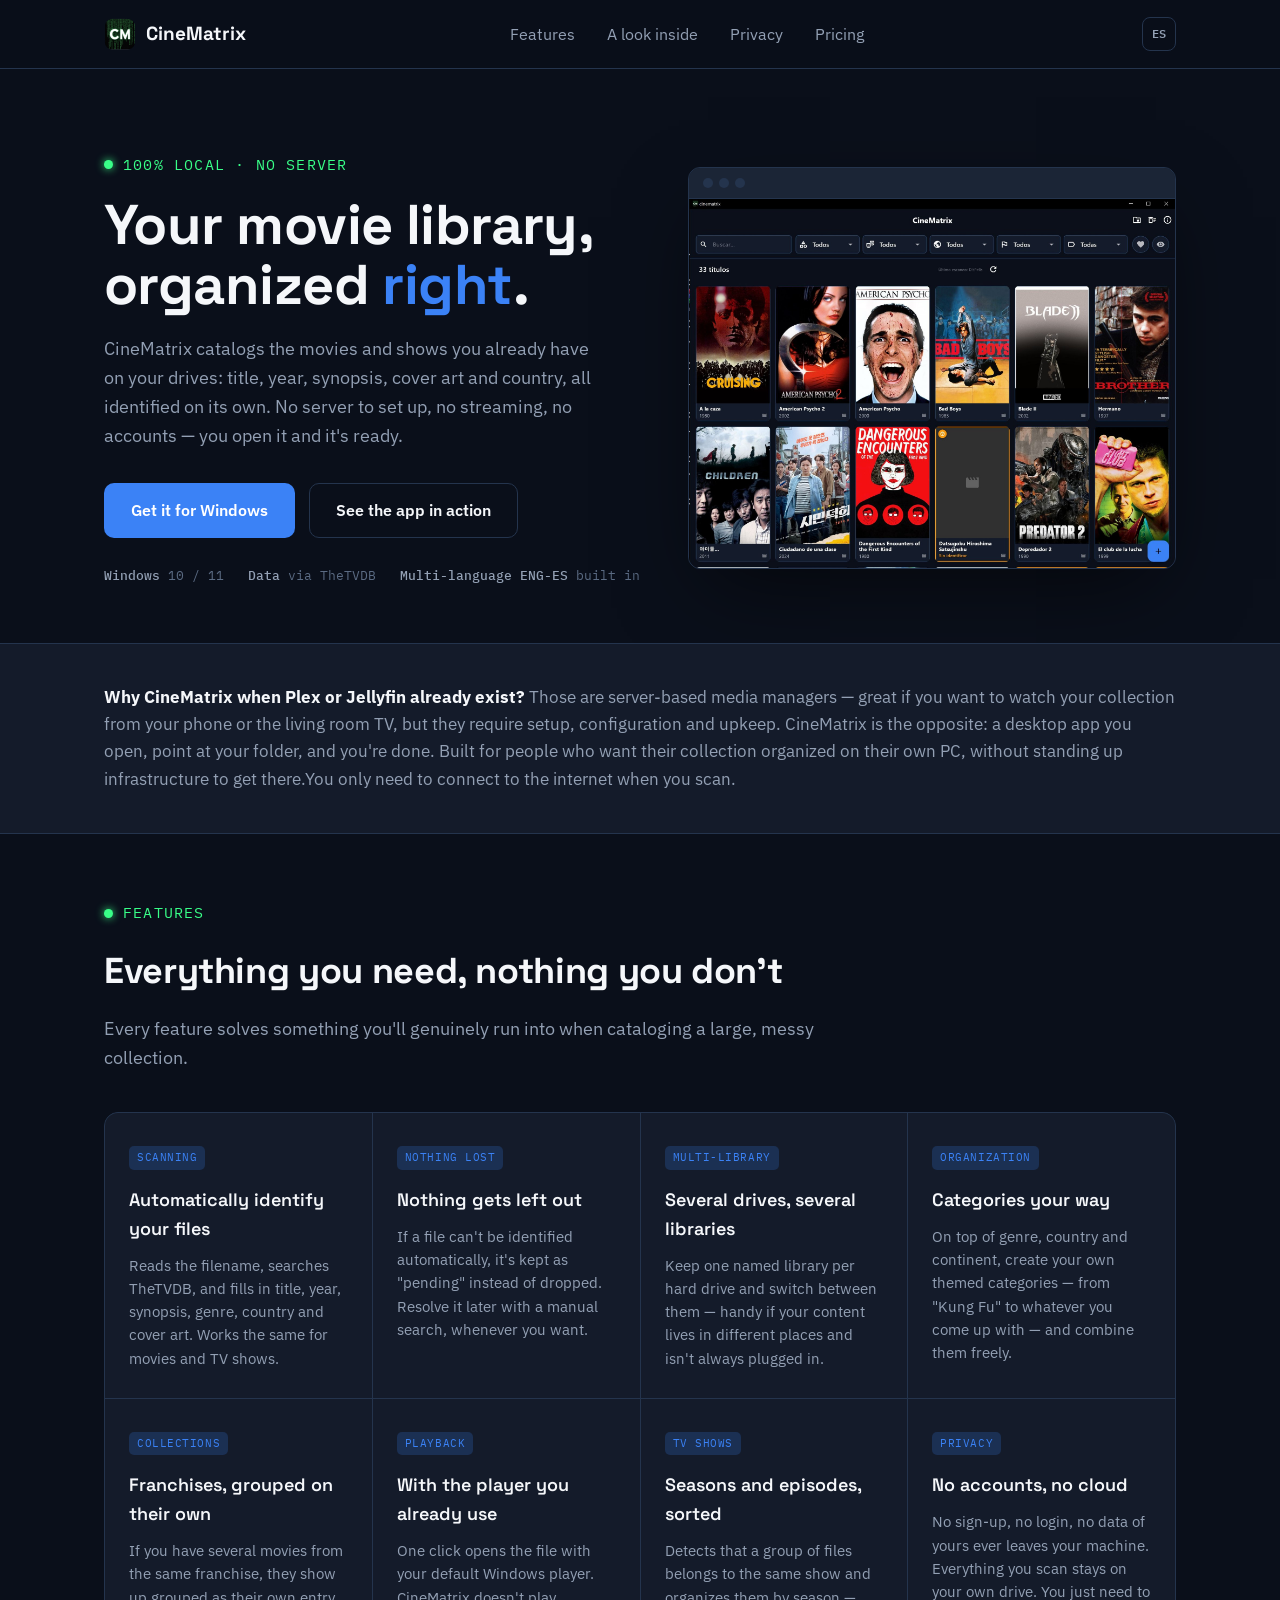
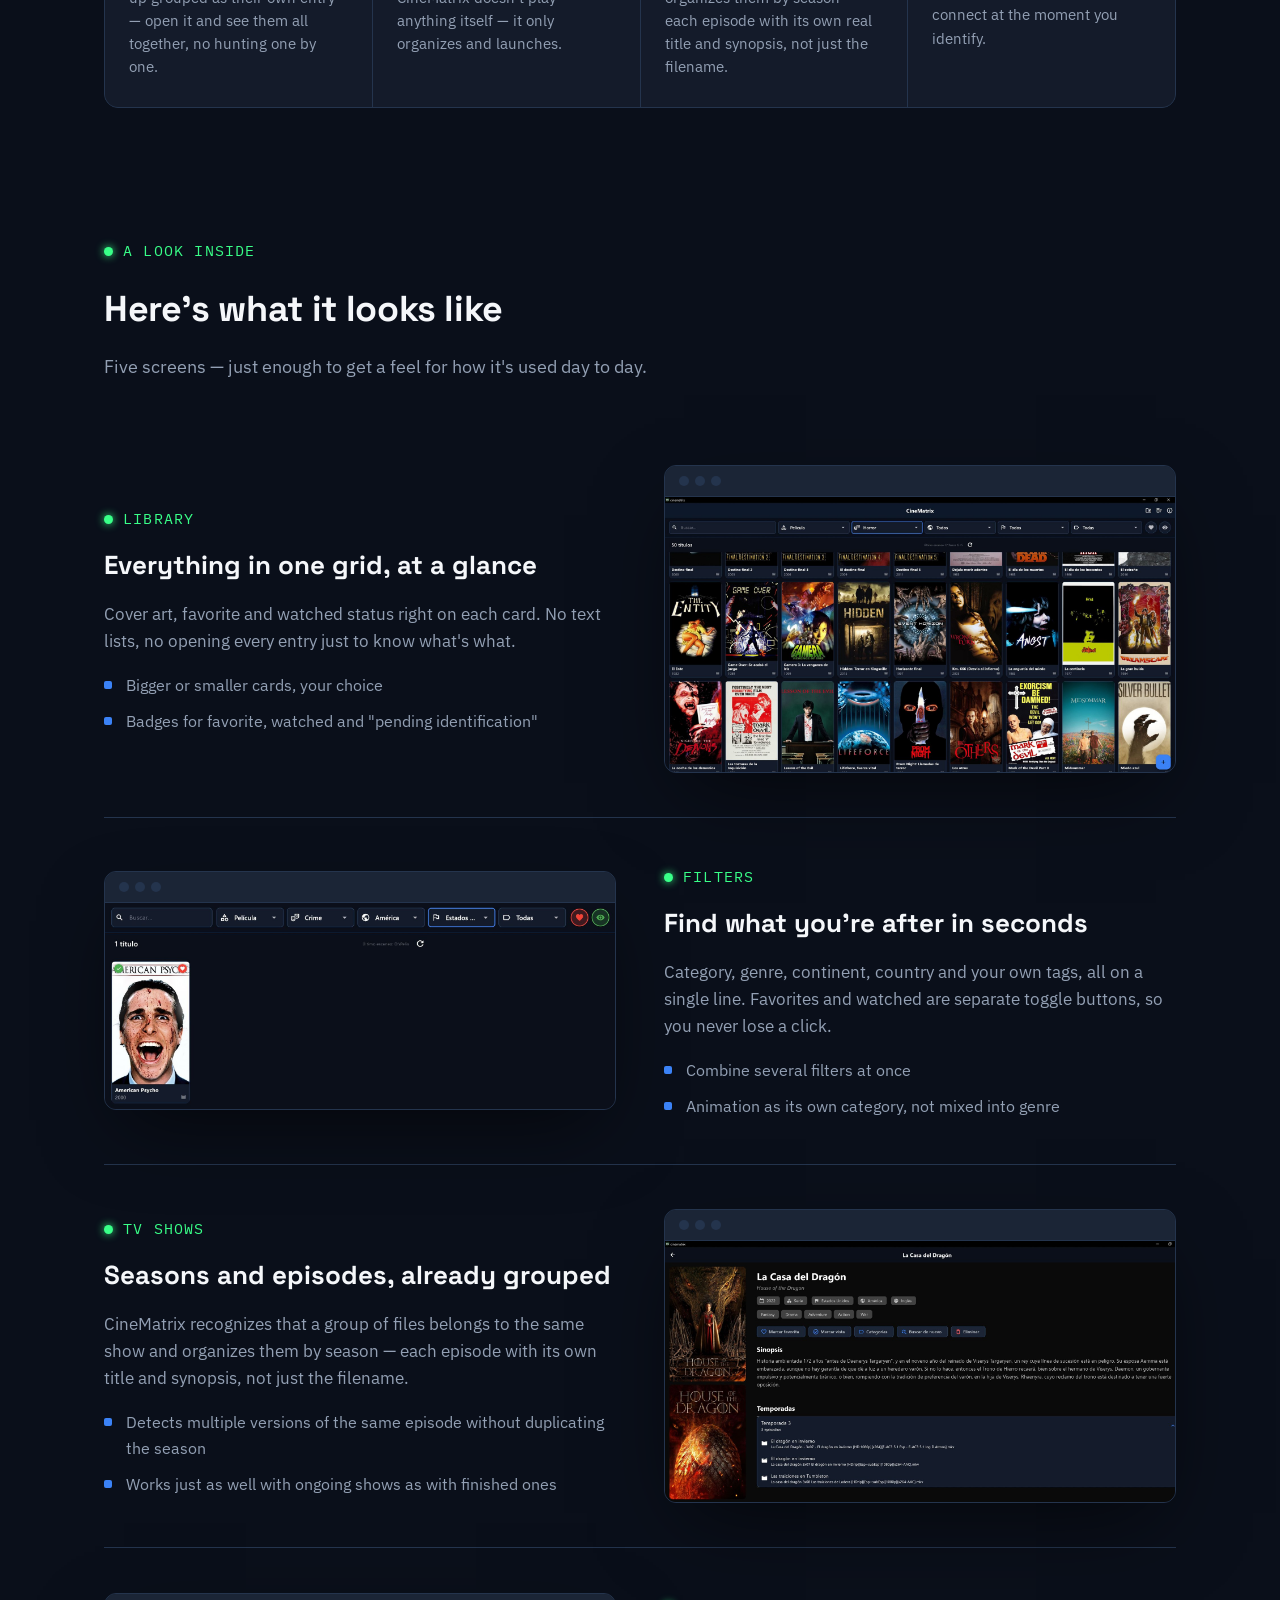
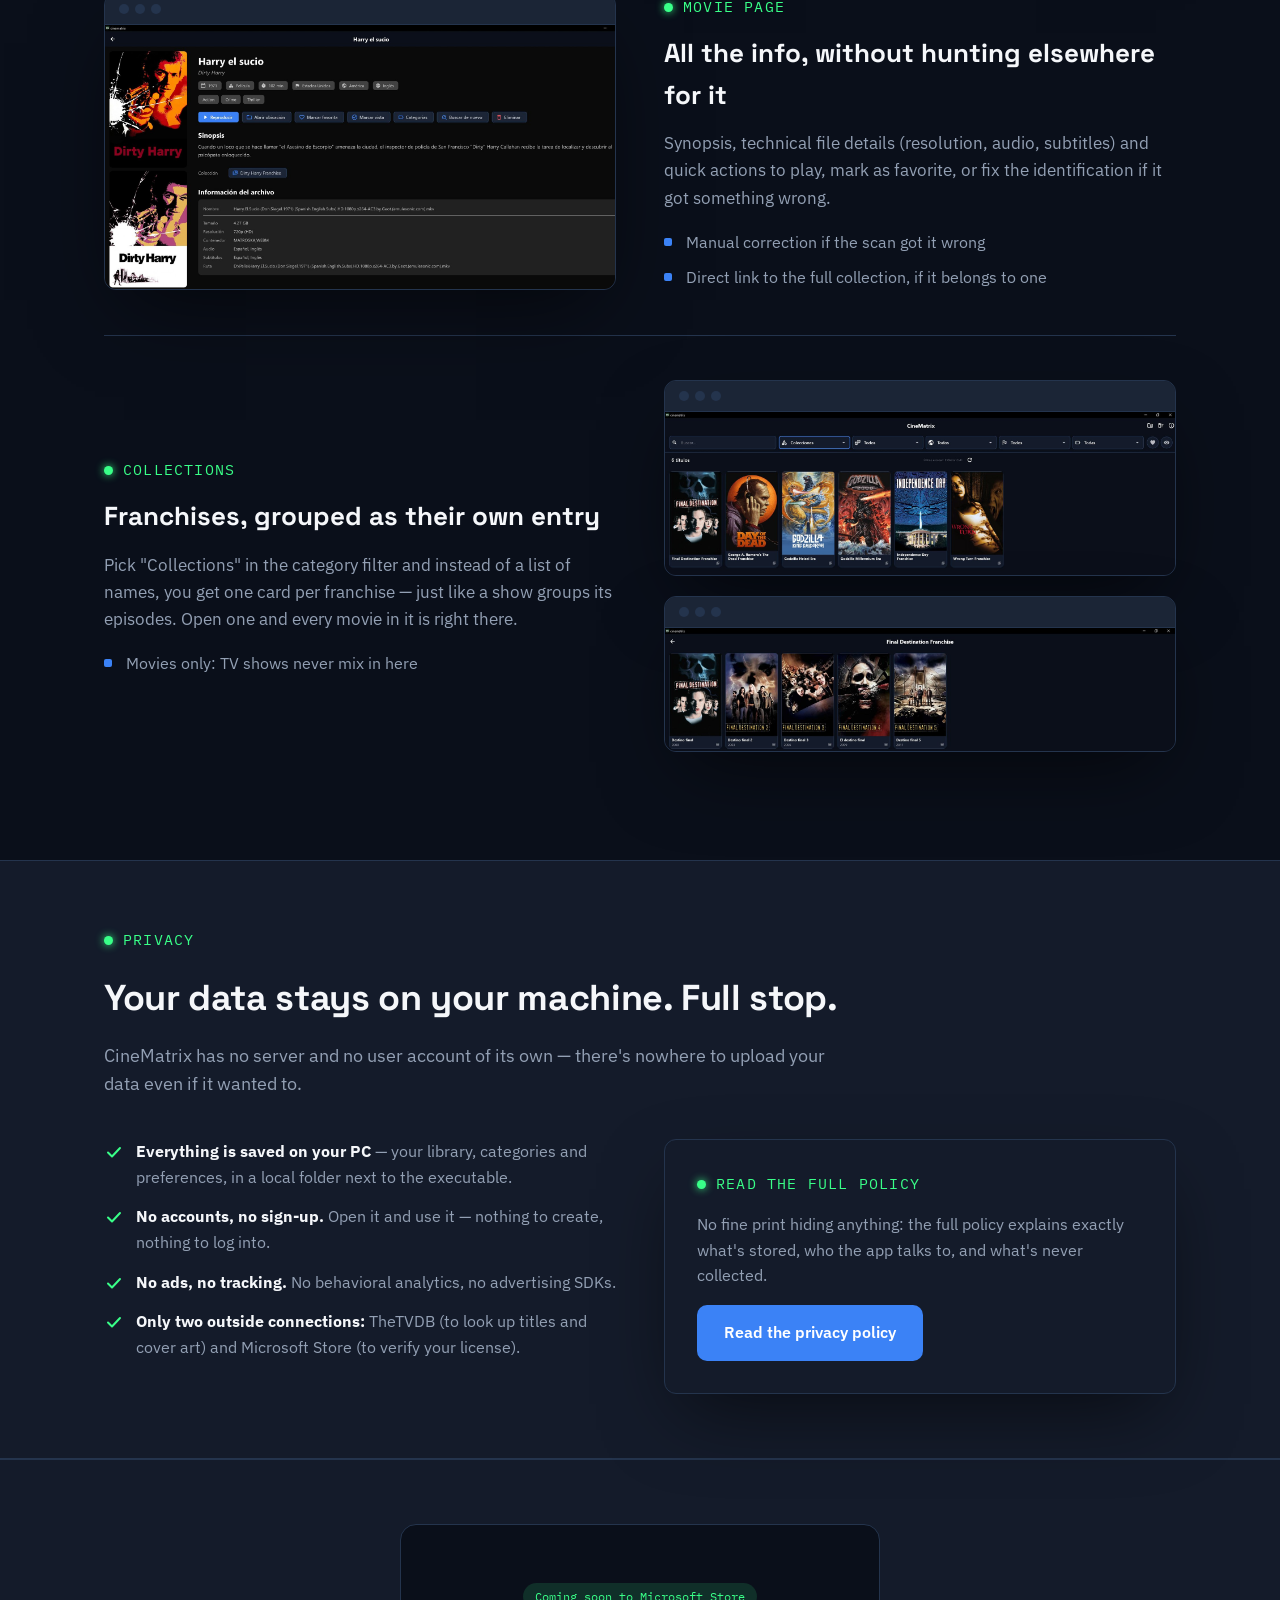
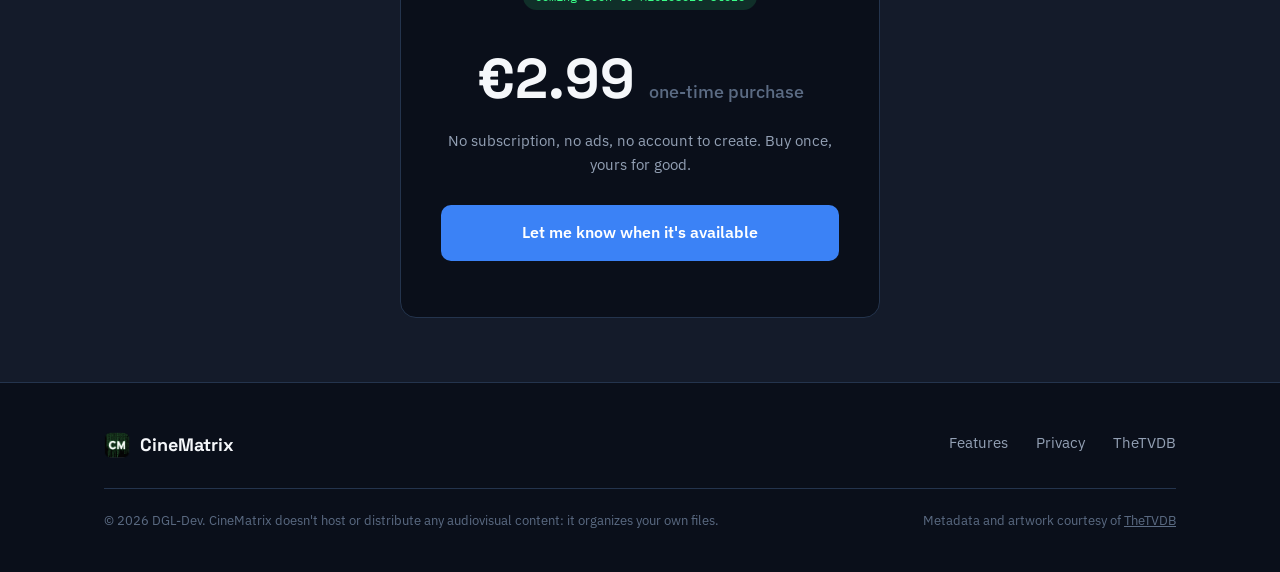
==== en/index.html @ fac20bbb "Add files via upload" ====
<!DOCTYPE html>
<html lang="en">
<head>
<meta charset="UTF-8">
<meta name="viewport" content="width=device-width, initial-scale=1.0">
<title>CineMatrix — Your movie library, organized right</title>
<meta name="description" content="CineMatrix catalogs and plays your local movie and TV collection on Windows — no server, no streaming. Scan your folders, let it identify every title automatically, and play it with your default player.">
<link rel="icon" href="../logo.png">
<link rel="alternate" hreflang="es" href="../">
<link rel="alternate" hreflang="en" href="./">
<link rel="preconnect" href="https://fonts.googleapis.com">
<link rel="preconnect" href="https://fonts.gstatic.com" crossorigin>
<link href="https://fonts.googleapis.com/css2?family=Space+Grotesk:wght@500;700&family=IBM+Plex+Sans:wght@400;500;600&family=IBM+Plex+Mono:wght@400;500;600&display=swap" rel="stylesheet">
<link rel="stylesheet" href="../styles.css">
</head>
<body>

<nav class="nav">
  <div class="wrap">
    <a href="#top" class="nav-brand">
      <img src="../logo.png" alt="">
      CineMatrix
    </a>
    <ul class="nav-links">
      <li><a href="#features">Features</a></li>
      <li><a href="#preview">A look inside</a></li>
      <li><a href="#privacy">Privacy</a></li>
      <li><a href="#pricing">Pricing</a></li>
    </ul>
    <a class="lang-switch" href="../" aria-label="Cambiar a español">ES</a>
  </div>
</nav>

<header class="hero" id="top">
  <canvas id="rain-canvas" aria-hidden="true"></canvas>
  <div class="wrap">
    <div class="hero-grid">
      <div>
        <span class="eyebrow">100% local · no server</span>
        <h1>Your movie library,<br>organized <em>right</em>.</h1>
        <p class="lead">
          CineMatrix catalogs the movies and shows you already have on your drives:
          title, year, synopsis, cover art and country, all identified on its own.
          No server to set up, no streaming, no accounts — you open it and it's ready.
        </p>
        <div class="hero-actions">
          <a class="btn btn-primary" href="#pricing">
            Get it for Windows
          </a>
          <a class="btn btn-ghost" href="#preview">See the app in action</a>
        </div>
        <div class="hero-meta">
          <span><strong>Windows</strong> 10 / 11</span>
          <span><strong>Data</strong> via TheTVDB</span>
          <span><strong>Multi-language ENG-ES</strong> built in</span>
        </div>
      </div>

      <div class="window-frame">
        <div class="bar">
          <span class="dot"></span><span class="dot"></span><span class="dot"></span>
        </div>
        <img src="../capturas/biblioteca1.jpg" alt="CineMatrix main grid showing a library with 33 movie and TV titles">
      </div>
    </div>
  </div>
</header>

<div class="positioning">
  <div class="wrap">
    <p>
      <strong>Why CineMatrix when Plex or Jellyfin already exist?</strong>
      Those are server-based media managers — great if you want to watch your
      collection from your phone or the living room TV, but they require setup,
      configuration and upkeep. CineMatrix is the opposite: a desktop app you open,
      point at your folder, and you're done. Built for people who want their
      collection organized on their own PC, without standing up infrastructure to get there.You only need to connect to the internet when you scan.
    </p>
  </div>
</div>

<section id="features">
  <div class="wrap">
    <div class="section-head">
      <span class="eyebrow">Features</span>
      <h2>Everything you need, nothing you don't</h2>
      <p>Every feature solves something you'll genuinely run into when cataloging a large, messy collection.</p>
    </div>

    <div class="features-grid">
      <div class="feature">
        <span class="tag">SCANNING</span>
        <h3>Automatically identify your files</h3>
        <p>Reads the filename, searches TheTVDB, and fills in title, year, synopsis, genre, country and cover art. Works the same for movies and TV shows.</p>
      </div>
      <div class="feature">
        <span class="tag">NOTHING LOST</span>
        <h3>Nothing gets left out</h3>
        <p>If a file can't be identified automatically, it's kept as "pending" instead of dropped. Resolve it later with a manual search, whenever you want.</p>
      </div>
      <div class="feature">
        <span class="tag">MULTI-LIBRARY</span>
        <h3>Several drives, several libraries</h3>
        <p>Keep one named library per hard drive and switch between them — handy if your content lives in different places and isn't always plugged in.</p>
      </div>
      <div class="feature">
        <span class="tag">ORGANIZATION</span>
        <h3>Categories your way</h3>
        <p>On top of genre, country and continent, create your own themed categories — from "Kung Fu" to whatever you come up with — and combine them freely.</p>
      </div>
      <div class="feature">
        <span class="tag">COLLECTIONS</span>
        <h3>Franchises, grouped on their own</h3>
        <p>If you have several movies from the same franchise, they show up grouped as their own entry — open it and see them all together, no hunting one by one.</p>
      </div>
      <div class="feature">
        <span class="tag">PLAYBACK</span>
        <h3>With the player you already use</h3>
        <p>One click opens the file with your default Windows player. CineMatrix doesn't play anything itself — it only organizes and launches.</p>
      </div>
      <div class="feature">
        <span class="tag">TV SHOWS</span>
        <h3>Seasons and episodes, sorted</h3>
        <p>Detects that a group of files belongs to the same show and organizes them by season — each episode with its own real title and synopsis, not just the filename.</p>
      </div>
      <div class="feature">
        <span class="tag">PRIVACY</span>
        <h3>No accounts, no cloud</h3>
        <p>No sign-up, no login, no data of yours ever leaves your machine. Everything you scan stays on your own drive. You just need to connect at the moment you identify.</p>
      </div>
    </div>
  </div>
</section>

<section id="preview">
  <div class="wrap">
    <div class="section-head">
      <span class="eyebrow">A look inside</span>
      <h2>Here's what it looks like</h2>
      <p>Five screens — just enough to get a feel for how it's used day to day.</p>
    </div>

    <div class="showcase-row">
      <div class="showcase-text">
        <span class="eyebrow">Library</span>
        <h3>Everything in one grid, at a glance</h3>
        <p>Cover art, favorite and watched status right on each card. No text lists, no opening every entry just to know what's what.</p>
        <ul>
          <li>Bigger or smaller cards, your choice</li>
          <li>Badges for favorite, watched and "pending identification"</li>
        </ul>
      </div>
      <div class="showcase-shot window-frame">
        <div class="bar"><span class="dot"></span><span class="dot"></span><span class="dot"></span></div>
        <img src="../capturas/biblioteca2.jpg" alt="CineMatrix library filtered by Horror genre, showing 50 titles across several rows of cards">
      </div>
    </div>

    <div class="showcase-row reverse">
      <div class="showcase-text">
        <span class="eyebrow">Filters</span>
        <h3>Find what you're after in seconds</h3>
        <p>Category, genre, continent, country and your own tags, all on a single line. Favorites and watched are separate toggle buttons, so you never lose a click.</p>
        <ul>
          <li>Combine several filters at once</li>
          <li>Animation as its own category, not mixed into genre</li>
        </ul>
      </div>
      <div class="showcase-shot window-frame">
        <div class="bar"><span class="dot"></span><span class="dot"></span><span class="dot"></span></div>
        <img src="../capturas/filtros.jpg" alt="CineMatrix filter bar with Movie, Crime, America and United States active">
      </div>
    </div>

    <div class="showcase-row">
      <div class="showcase-text">
        <span class="eyebrow">TV Shows</span>
        <h3>Seasons and episodes, already grouped</h3>
        <p>CineMatrix recognizes that a group of files belongs to the same show and organizes them by season — each episode with its own title and synopsis, not just the filename.</p>
        <ul>
          <li>Detects multiple versions of the same episode without duplicating the season</li>
          <li>Works just as well with ongoing shows as with finished ones</li>
        </ul>
      </div>
      <div class="showcase-shot window-frame">
        <div class="bar"><span class="dot"></span><span class="dot"></span><span class="dot"></span></div>
        <img src="../capturas/detalle-serie.jpg" alt="House of the Dragon show page with Season 3 expanded and its episodes listed">
      </div>
    </div>

    <div class="showcase-row reverse">
      <div class="showcase-text">
        <span class="eyebrow">Movie page</span>
        <h3>All the info, without hunting elsewhere for it</h3>
        <p>Synopsis, technical file details (resolution, audio, subtitles) and quick actions to play, mark as favorite, or fix the identification if it got something wrong.</p>
        <ul>
          <li>Manual correction if the scan got it wrong</li>
          <li>Direct link to the full collection, if it belongs to one</li>
        </ul>
      </div>
      <div class="showcase-shot window-frame">
        <div class="bar"><span class="dot"></span><span class="dot"></span><span class="dot"></span></div>
        <img src="../capturas/ficha.jpg" alt="Dirty Harry movie page with synopsis, collection link and file information">
      </div>
    </div>

    <div class="showcase-row">
      <div class="showcase-text">
        <span class="eyebrow">Collections</span>
        <h3>Franchises, grouped as their own entry</h3>
        <p>Pick "Collections" in the category filter and instead of a list of names, you get one card per franchise — just like a show groups its episodes. Open one and every movie in it is right there.</p>
        <ul>
          <li>Movies only: TV shows never mix in here</li>
        </ul>
      </div>
      <div class="showcase-shot shot-stack">
        <div class="window-frame">
          <div class="bar"><span class="dot"></span><span class="dot"></span><span class="dot"></span></div>
          <img src="../capturas/coleccion1.jpg" alt="CineMatrix collections view with six franchises as cards: Final Destination, Godzilla, Independence Day...">
        </div>
        <div class="window-frame">
          <div class="bar"><span class="dot"></span><span class="dot"></span><span class="dot"></span></div>
          <img src="../capturas/coleccion2.jpg" alt="Inside the Final Destination Franchise collection, with its five movies">
        </div>
      </div>
    </div>
  </div>
</section>

<section class="privacy" id="privacy">
  <div class="wrap">
    <div class="section-head">
      <span class="eyebrow">Privacy</span>
      <h2>Your data stays on your machine. Full stop.</h2>
      <p>CineMatrix has no server and no user account of its own — there's nowhere to upload your data even if it wanted to.</p>
    </div>

    <div class="privacy-grid">
      <ul class="privacy-list">
        <li>
          <svg width="20" height="20" viewBox="0 0 20 20" fill="none"><path d="M4 10.5L8 14.5L16 6" stroke="currentColor" stroke-width="2" stroke-linecap="round" stroke-linejoin="round"/></svg>
          <span><strong>Everything is saved on your PC</strong> — your library, categories and preferences, in a local folder next to the executable.</span>
        </li>
        <li>
          <svg width="20" height="20" viewBox="0 0 20 20" fill="none"><path d="M4 10.5L8 14.5L16 6" stroke="currentColor" stroke-width="2" stroke-linecap="round" stroke-linejoin="round"/></svg>
          <span><strong>No accounts, no sign-up.</strong> Open it and use it — nothing to create, nothing to log into.</span>
        </li>
        <li>
          <svg width="20" height="20" viewBox="0 0 20 20" fill="none"><path d="M4 10.5L8 14.5L16 6" stroke="currentColor" stroke-width="2" stroke-linecap="round" stroke-linejoin="round"/></svg>
          <span><strong>No ads, no tracking.</strong> No behavioral analytics, no advertising SDKs.</span>
        </li>
        <li>
          <svg width="20" height="20" viewBox="0 0 20 20" fill="none"><path d="M4 10.5L8 14.5L16 6" stroke="currentColor" stroke-width="2" stroke-linecap="round" stroke-linejoin="round"/></svg>
          <span><strong>Only two outside connections:</strong> TheTVDB (to look up titles and cover art) and Microsoft Store (to verify your license).</span>
        </li>
      </ul>

      <div class="window-frame" style="padding: 32px; display:flex; flex-direction:column; gap:16px; align-items:flex-start;">
        <span class="eyebrow" style="margin-bottom:0;">Read the full policy</span>
        <p style="margin:0; color:var(--text-muted); font-size:16px;">
          No fine print hiding anything: the full policy explains exactly what's
          stored, who the app talks to, and what's never collected.
        </p>
        <a class="btn btn-primary" href="privacy.html">Read the privacy policy</a>
      </div>
    </div>
  </div>
</section>

<section class="pricing" id="pricing">
  <div class="wrap">
    <div class="pricing-card">
      <span class="pricing-badge">Coming soon to Microsoft Store</span>
      <div class="price">€2.99 <span>one-time purchase</span></div>
      <p class="note">No subscription, no ads, no account to create. Buy once, yours for good.</p>
      <a class="btn btn-primary" href="#pricing">
        Let me know when it's available
      </a>
    </div>
  </div>
</section>

<footer>
  <div class="wrap">
    <div class="footer-grid">
      <div class="footer-brand">
        <img src="../logo.png" alt="">
        CineMatrix
      </div>
      <ul class="footer-links">
        <li><a href="#features">Features</a></li>
        <li><a href="privacy.html">Privacy</a></li>
        <li><a href="https://thetvdb.com" target="_blank" rel="noopener">TheTVDB</a></li>
      </ul>
    </div>
    <div class="footer-fine">
      <span>© 2026 DGL-Dev. CineMatrix doesn't host or distribute any audiovisual content: it organizes your own files.</span>
      <span>Metadata and artwork courtesy of <a href="https://thetvdb.com" target="_blank" rel="noopener">TheTVDB</a></span>
    </div>
  </div>
</footer>

<script src="../rain.js"></script>
</body>
</html>
---- styles.css ----
/* ============================================================
   CineMatrix — estilos compartidos
   Paleta calcada de la propia app (lib/theme/app_colors.dart):
   fondo casi negro azulado, superficies ligeramente más claras,
   acento azul. El verde es SOLO de marca (el logo "Matrix"),
   se usa con cuentagotas, nunca como color de interfaz.
   ============================================================ */

:root {
  --bg: #0a0f1a;
  --surface: #141b2a;
  --surface-2: #1b2536;
  --border: #24344d;
  --accent: #3b82f6;
  --accent-dim: #3b82f633;
  --matrix: #39ff88;
  --matrix-dim: #39ff8822;
  --text: #f5f7fa;
  --text-muted: #93a0b4;
  --text-faint: #5b6b83;

  --font-display: "Space Grotesk", sans-serif;
  --font-body: "IBM Plex Sans", sans-serif;
  --font-mono: "IBM Plex Mono", monospace;
}

* { box-sizing: border-box; }

html {
  scroll-behavior: smooth;
}

@media (prefers-reduced-motion: reduce) {
  html { scroll-behavior: auto; }
  * { animation-duration: 0.001ms !important; animation-iteration-count: 1 !important; transition-duration: 0.001ms !important; }
}

body {
  margin: 0;
  background: var(--bg);
  color: var(--text);
  font-family: var(--font-body);
  font-size: 18px;
  line-height: 1.6;
  -webkit-font-smoothing: antialiased;
}

a { color: inherit; }

img { max-width: 100%; display: block; }

.wrap {
  max-width: 1120px;
  margin: 0 auto;
  padding: 0 24px;
}

/* ---------- Foco visible para teclado ---------- */
a:focus-visible,
button:focus-visible {
  outline: 2px solid var(--accent);
  outline-offset: 3px;
  border-radius: 4px;
}

/* ---------- Navegación ---------- */
.nav {
  position: sticky;
  top: 0;
  z-index: 50;
  background: rgba(10, 15, 26, 0.85);
  backdrop-filter: blur(10px);
  border-bottom: 1px solid var(--border);
}

.nav .wrap {
  display: flex;
  align-items: center;
  justify-content: space-between;
  height: 68px;
}

.nav-brand {
  display: flex;
  align-items: center;
  gap: 10px;
  font-family: var(--font-display);
  font-weight: 700;
  font-size: 19px;
  text-decoration: none;
  color: var(--text);
}

.nav-brand img { width: 32px; height: 32px; }

.nav-links {
  display: flex;
  align-items: center;
  gap: 32px;
  list-style: none;
  margin: 0;
  padding: 0;
}

.nav-links a {
  text-decoration: none;
  color: var(--text-muted);
  font-size: 16px;
  transition: color 0.15s ease;
}

.nav-links a:hover { color: var(--text); }

.nav-cta {
  display: inline-flex;
  align-items: center;
  gap: 8px;
  background: var(--accent);
  color: #fff;
  padding: 9px 18px;
  border-radius: 8px;
  font-size: 14px;
  font-weight: 600;
  text-decoration: none;
  transition: background 0.15s ease;
}

.nav-cta:hover { background: #2f6fe0; }

@media (max-width: 760px) {
  .nav-links { display: none; }
}

.lang-switch {
  display: inline-flex;
  align-items: center;
  justify-content: center;
  width: 34px;
  height: 34px;
  margin-left: 14px;
  border: 1px solid var(--border);
  border-radius: 8px;
  font-family: var(--font-mono);
  font-size: 12px;
  font-weight: 600;
  color: var(--text-muted);
  text-decoration: none;
  transition: border-color 0.15s ease, color 0.15s ease;
}

.lang-switch:hover {
  border-color: var(--accent);
  color: var(--text);
}

/* ---------- Botones ---------- */
.btn {
  display: inline-flex;
  align-items: center;
  gap: 10px;
  padding: 14px 26px;
  border-radius: 10px;
  font-size: 16px;
  font-weight: 600;
  text-decoration: none;
  border: 1px solid transparent;
  cursor: pointer;
  transition: transform 0.15s ease, background 0.15s ease, border-color 0.15s ease;
}

.btn:hover { transform: translateY(-1px); }

.btn-primary {
  background: var(--accent);
  color: #fff;
}
.btn-primary:hover { background: #2f6fe0; }

.btn-ghost {
  background: transparent;
  border-color: var(--border);
  color: var(--text);
}
.btn-ghost:hover { border-color: var(--accent); }

.btn-tag {
  font-family: var(--font-mono);
  font-size: 11px;
  font-weight: 600;
  letter-spacing: 0.04em;
  padding: 2px 8px;
  border-radius: 5px;
  background: var(--matrix-dim);
  color: var(--matrix);
  margin-left: 4px;
}

/* ---------- Eyebrow / etiquetas mono ---------- */
.eyebrow {
  display: inline-flex;
  align-items: center;
  gap: 10px;
  font-family: var(--font-mono);
  font-size: 15px;
  letter-spacing: 0.08em;
  color: var(--matrix);
  text-transform: uppercase;
  margin-bottom: 18px;
}

.eyebrow::before {
  content: "";
  width: 9px;
  height: 9px;
  border-radius: 50%;
  background: var(--matrix);
  box-shadow: 0 0 8px var(--matrix);
}

/* ---------- Hero ---------- */
.hero {
  position: relative;
  overflow: hidden;
  padding: 80px 0 56px;
  border-bottom: 1px solid var(--border);
}

#rain-canvas {
  position: absolute;
  inset: 0;
  width: 100%;
  height: 100%;
  opacity: 0.16;
  pointer-events: none;
  mask-image: linear-gradient(to bottom, black 0%, black 55%, transparent 100%);
  -webkit-mask-image: linear-gradient(to bottom, black 0%, black 55%, transparent 100%);
}

.hero .wrap { position: relative; z-index: 1; }

.hero-grid {
  display: grid;
  grid-template-columns: 1.1fr 1fr;
  gap: 48px;
  align-items: center;
}

@media (max-width: 900px) {
  .hero-grid { grid-template-columns: 1fr; }
}

.hero h1 {
  font-family: var(--font-display);
  font-size: clamp(38px, 5vw, 56px);
  line-height: 1.08;
  font-weight: 700;
  margin: 0 0 20px;
  letter-spacing: -0.01em;
}

.hero h1 em {
  font-style: normal;
  color: var(--accent);
}

.hero p.lead {
  font-size: 18px;
  color: var(--text-muted);
  max-width: 46ch;
  margin: 0 0 32px;
}

.hero-actions {
  display: flex;
  flex-wrap: wrap;
  gap: 14px;
  margin-bottom: 28px;
}

.hero-meta {
  display: flex;
  gap: 24px;
  flex-wrap: wrap;
  font-family: var(--font-mono);
  font-size: 13px;
  color: var(--text-faint);
}

.hero-meta strong { color: var(--text-muted); font-weight: 500; }

/* ---------- Marco de "ventana" para las capturas ---------- */
.window-frame {
  background: var(--surface);
  border: 1px solid var(--border);
  border-radius: 12px;
  overflow: hidden;
  box-shadow: 0 30px 80px -20px rgba(0, 0, 0, 0.6);
}

.window-frame .bar {
  display: flex;
  align-items: center;
  gap: 6px;
  padding: 10px 14px;
  background: var(--surface-2);
  border-bottom: 1px solid var(--border);
}

.window-frame .dot {
  width: 10px;
  height: 10px;
  border-radius: 50%;
  background: var(--border);
}

.window-frame img {
  display: block;
  width: 100%;
  height: auto;
}


.shot-placeholder {
  aspect-ratio: var(--ratio, 16 / 10);
  background:
    repeating-linear-gradient(135deg, var(--surface-2) 0px, var(--surface-2) 10px, var(--surface) 10px, var(--surface) 20px);
  border: 1px dashed var(--border);
  border-radius: 8px;
  display: flex;
  flex-direction: column;
  align-items: center;
  justify-content: center;
  gap: 8px;
  text-align: center;
  padding: 24px;
}

.shot-placeholder .tag {
  font-family: var(--font-mono);
  font-size: 12px;
  color: var(--matrix);
  letter-spacing: 0.04em;
}

.shot-placeholder .label {
  font-family: var(--font-mono);
  font-size: 13px;
  color: var(--text-muted);
}

.shot-placeholder .dims {
  font-family: var(--font-mono);
  font-size: 11px;
  color: var(--text-faint);
}

/* ---------- Secciones genéricas ---------- */
section { padding: 64px 0; }

.section-head {
  max-width: 760px;
  margin: 0 0 40px;
}

.section-head h2 {
  font-family: var(--font-display);
  font-size: clamp(28px, 3.2vw, 36px);
  font-weight: 700;
  margin: 0 0 14px;
  letter-spacing: -0.01em;
}

.section-head p {
  color: var(--text-muted);
  font-size: 18px;
  margin: 0;
}

/* ---------- Posicionamiento (franja corta) ---------- */
.positioning {
  border-bottom: 1px solid var(--border);
  background: var(--surface);
}

.positioning .wrap {
  padding: 40px 24px;
  display: flex;
  align-items: center;
  gap: 20px;
  flex-wrap: wrap;
}

.positioning p {
  margin: 0;
  color: var(--text-muted);
  font-size: 17px;
}

.positioning strong { color: var(--text); }

/* ---------- Grid de características ---------- */
.features-grid {
  display: grid;
  grid-template-columns: repeat(4, 1fr);
  gap: 1px;
  background: var(--border);
  border: 1px solid var(--border);
  border-radius: 14px;
  overflow: hidden;
}

@media (max-width: 980px) {
  .features-grid { grid-template-columns: repeat(2, 1fr); }
}
@media (max-width: 560px) {
  .features-grid { grid-template-columns: 1fr; }
}

.feature {
  background: var(--surface);
  padding: 28px 24px;
}

.feature .tag {
  display: inline-block;
  font-family: var(--font-mono);
  font-size: 11px;
  letter-spacing: 0.05em;
  color: var(--accent);
  background: var(--accent-dim);
  padding: 3px 8px;
  border-radius: 5px;
  margin-bottom: 16px;
}

.feature h3 {
  font-family: var(--font-display);
  font-size: 18px;
  font-weight: 600;
  margin: 0 0 10px;
}

.feature p {
  color: var(--text-muted);
  font-size: 15px;
  margin: 0;
  line-height: 1.55;
}

/* ---------- Filas de capturas alternadas ---------- */
.showcase-row {
  display: grid;
  grid-template-columns: 1fr 1fr;
  gap: 48px;
  align-items: center;
  padding: 44px 0;
  border-bottom: 1px solid var(--border);
}

.showcase-row:last-child { border-bottom: none; }

.showcase-row.reverse .showcase-text { order: 2; }
.showcase-row.reverse .showcase-shot { order: 1; }

@media (max-width: 860px) {
  .showcase-row,
  .showcase-row.reverse .showcase-text,
  .showcase-row.reverse .showcase-shot {
    order: initial;
    grid-template-columns: 1fr;
  }
  .showcase-row { grid-template-columns: 1fr; }
}

.showcase-text .eyebrow { margin-bottom: 14px; }

.showcase-text h3 {
  font-family: var(--font-display);
  font-size: 26px;
  font-weight: 700;
  margin: 0 0 14px;
}

.showcase-text p {
  color: var(--text-muted);
  font-size: 17px;
  margin: 0 0 18px;
}

.showcase-text ul {
  margin: 0;
  padding: 0;
  list-style: none;
  display: flex;
  flex-direction: column;
  gap: 10px;
}

.showcase-text li {
  font-size: 16px;
  color: var(--text-muted);
  padding-left: 22px;
  position: relative;
}

.showcase-text li::before {
  content: "";
  position: absolute;
  left: 0;
  top: 8px;
  width: 8px;
  height: 8px;
  border-radius: 2px;
  background: var(--accent);
}

/* ---------- Privacidad (resumen + enlace a la política completa) ---------- */
.privacy {
  background: var(--surface);
  border-top: 1px solid var(--border);
  border-bottom: 1px solid var(--border);
}

.privacy-grid {
  display: grid;
  grid-template-columns: 1fr 1fr;
  gap: 48px;
  align-items: start;
}

@media (max-width: 860px) {
  .privacy-grid { grid-template-columns: 1fr; }
}

.privacy-list {
  list-style: none;
  margin: 0;
  padding: 0;
  display: flex;
  flex-direction: column;
  gap: 14px;
}

.privacy-list li {
  display: flex;
  gap: 12px;
  align-items: flex-start;
  font-size: 16px;
  color: var(--text-muted);
}

.privacy-list li svg {
  flex-shrink: 0;
  margin-top: 3px;
  color: var(--matrix);
}

.privacy-list strong { color: var(--text); }

/* ---------- Capturas apiladas (p. ej. colección 1 + colección 2) ---------- */
.shot-stack {
  display: flex;
  flex-direction: column;
  gap: 20px;
}


.pricing {
  background: var(--surface);
  border-top: 1px solid var(--border);
  border-bottom: 1px solid var(--border);
}

.pricing-card {
  max-width: 480px;
  margin: 0 auto;
  text-align: center;
  padding: 56px 40px;
  background: var(--bg);
  border: 1px solid var(--border);
  border-radius: 16px;
}

.pricing-card .price {
  font-family: var(--font-display);
  font-size: 56px;
  font-weight: 700;
  margin: 18px 0 6px;
}

.pricing-card .price span {
  font-size: 18px;
  color: var(--text-faint);
  font-weight: 500;
  font-family: var(--font-body);
}

.pricing-card p.note {
  color: var(--text-muted);
  font-size: 15px;
  margin: 0 0 28px;
}

.pricing-card .btn { width: 100%; justify-content: center; }

.pricing-badge {
  display: inline-block;
  font-family: var(--font-mono);
  font-size: 12px;
  color: var(--matrix);
  background: var(--matrix-dim);
  padding: 4px 12px;
  border-radius: 999px;
  margin-bottom: 6px;
}

/* ---------- Footer ---------- */
footer {
  padding: 48px 0 40px;
}

.footer-grid {
  display: flex;
  justify-content: space-between;
  align-items: flex-start;
  flex-wrap: wrap;
  gap: 24px;
  padding-bottom: 28px;
  border-bottom: 1px solid var(--border);
  margin-bottom: 22px;
}

.footer-brand {
  display: flex;
  align-items: center;
  gap: 10px;
  font-family: var(--font-display);
  font-weight: 700;
}

.footer-brand img { width: 26px; height: 26px; }

.footer-links {
  display: flex;
  gap: 28px;
  flex-wrap: wrap;
  list-style: none;
  margin: 0;
  padding: 0;
  font-size: 15px;
}

.footer-links a {
  color: var(--text-muted);
  text-decoration: none;
}
.footer-links a:hover { color: var(--text); }

.footer-fine {
  display: flex;
  justify-content: space-between;
  flex-wrap: wrap;
  gap: 10px;
  font-size: 13px;
  color: var(--text-faint);
}

.footer-fine a { color: var(--text-faint); text-decoration: underline; }

/* ---------- Página de privacidad: prosa ---------- */
.legal {
  padding: 64px 0 100px;
  max-width: 760px;
  margin: 0 auto;
}

.legal h1 {
  font-family: var(--font-display);
  font-size: 36px;
  margin: 0 0 8px;
}

.legal .updated {
  font-family: var(--font-mono);
  font-size: 13px;
  color: var(--text-faint);
  margin-bottom: 48px;
}

.legal h2 {
  font-family: var(--font-display);
  font-size: 21px;
  margin: 44px 0 14px;
}

.legal p, .legal li {
  color: var(--text-muted);
  font-size: 16px;
  line-height: 1.7;
}

.legal ul { padding-left: 22px; }

.legal a { color: var(--accent); }

.legal code {
  font-family: var(--font-mono);
  background: var(--surface);
  border: 1px solid var(--border);
  padding: 1px 6px;
  border-radius: 4px;
  font-size: 0.9em;
}
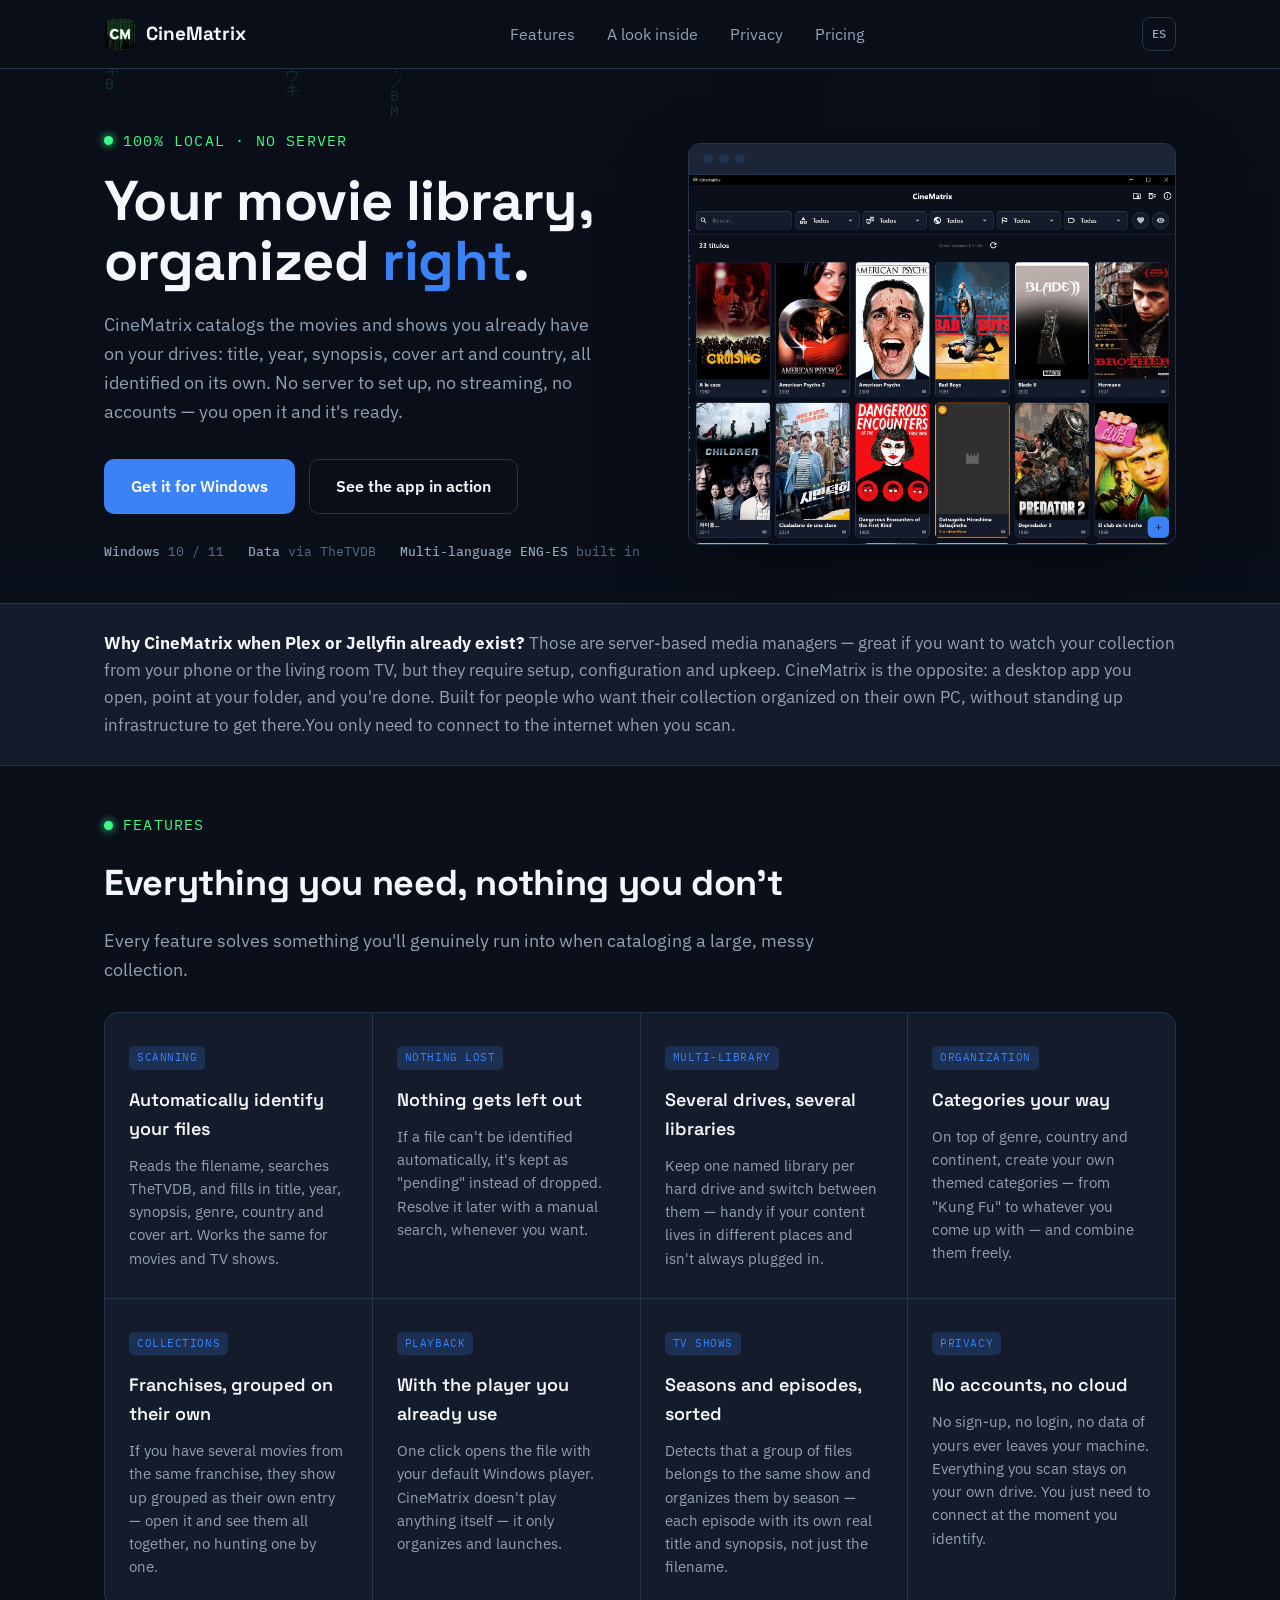
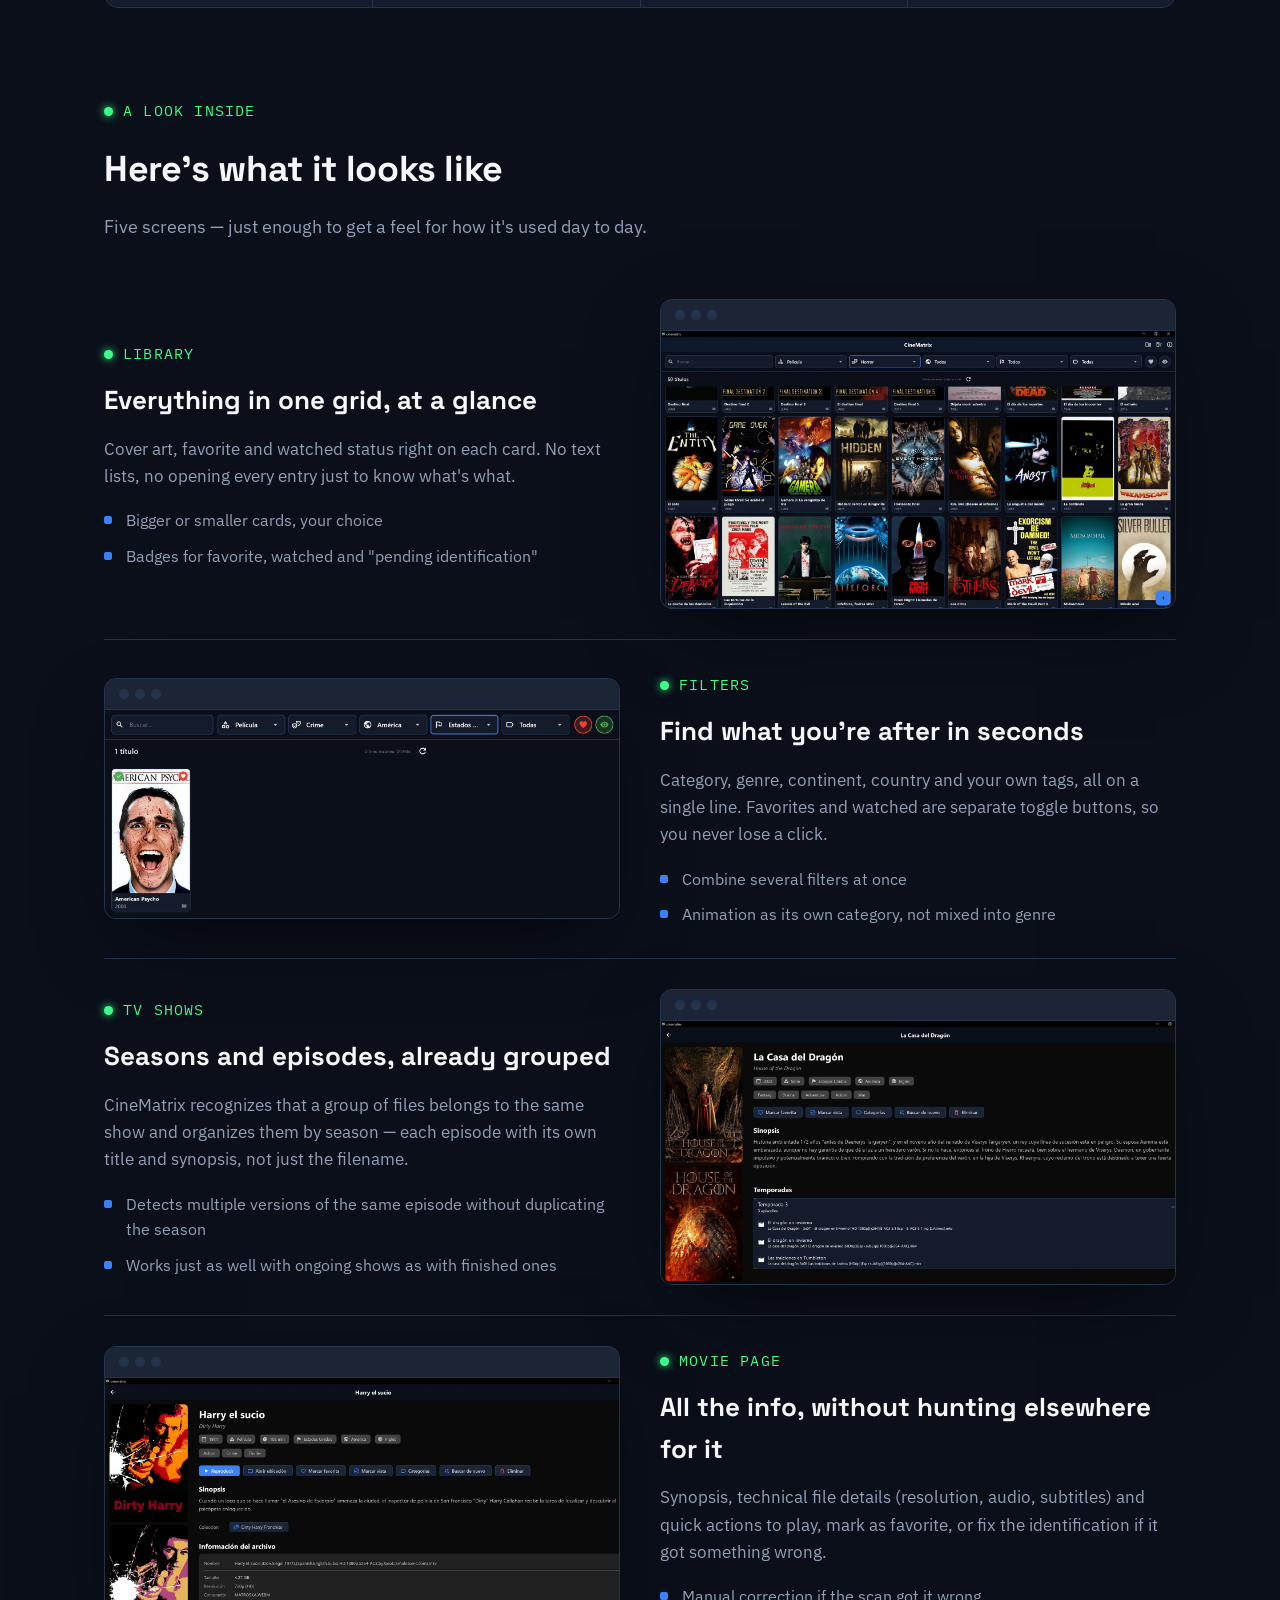
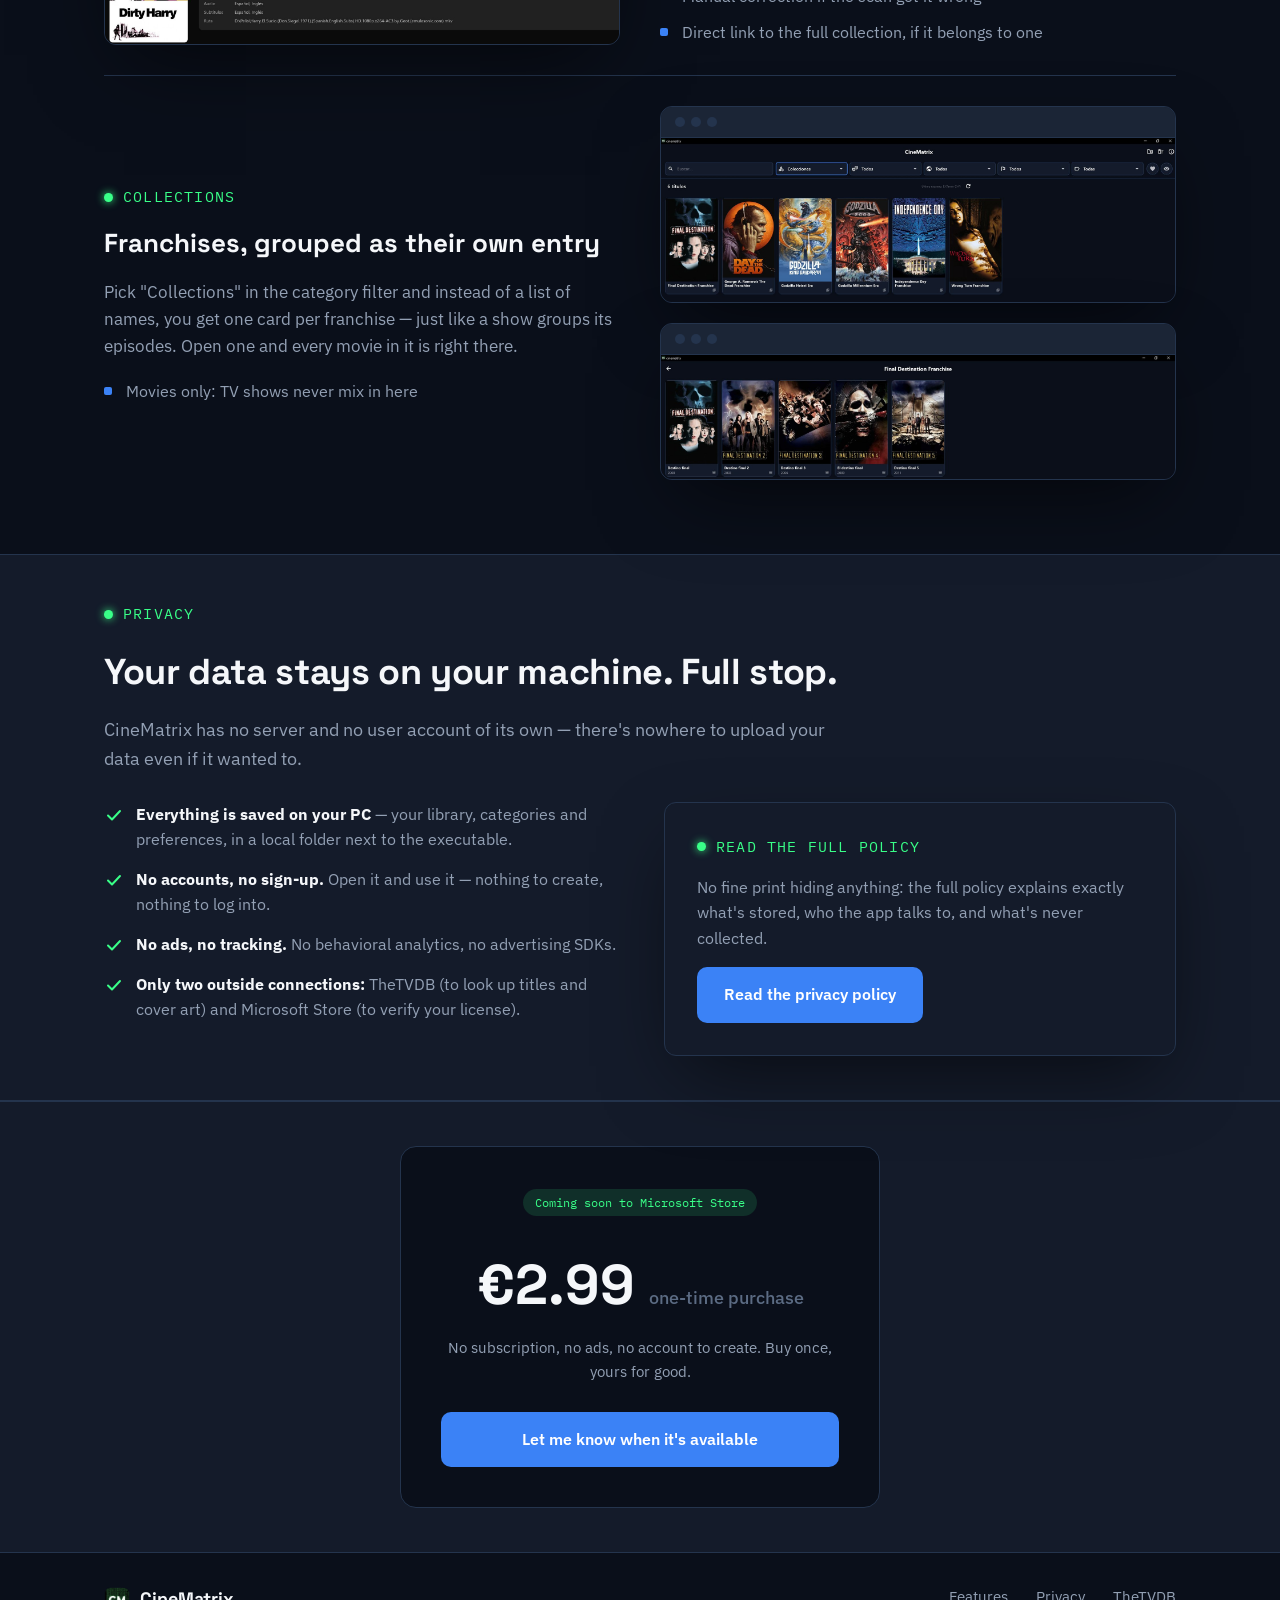
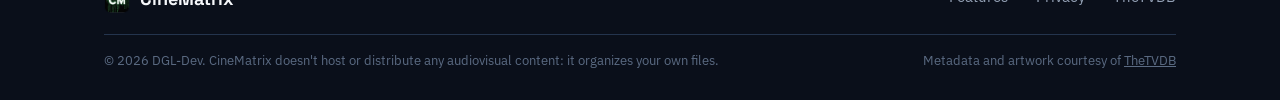
==== commit 56927d18: "Add files via upload" ====
--- a/en/index.html
+++ b/en/index.html
@@ -60,7 +60,9 @@
         <div class="bar">
           <span class="dot"></span><span class="dot"></span><span class="dot"></span>
         </div>
-        <img src="../capturas/biblioteca1.jpg" alt="CineMatrix main grid showing a library with 33 movie and TV titles">
+        <button class="image-button" data-image="../capturas/biblioteca1.jpg">
+          <img src="../capturas/biblioteca1.jpg" alt="CineMatrix main grid showing a library with 33 movie and TV titles">
+        </button>
       </div>
     </div>
   </div>
@@ -152,7 +154,9 @@
       </div>
       <div class="showcase-shot window-frame">
         <div class="bar"><span class="dot"></span><span class="dot"></span><span class="dot"></span></div>
-        <img src="../capturas/biblioteca2.jpg" alt="CineMatrix library filtered by Horror genre, showing 50 titles across several rows of cards">
+        <button class="image-button" data-image="../capturas/biblioteca2.jpg">
+          <img src="../capturas/biblioteca2.jpg" alt="CineMatrix library filtered by Horror genre, showing 50 titles across several rows of cards">
+        </button>
       </div>
     </div>
 
@@ -168,7 +172,9 @@
       </div>
       <div class="showcase-shot window-frame">
         <div class="bar"><span class="dot"></span><span class="dot"></span><span class="dot"></span></div>
-        <img src="../capturas/filtros.jpg" alt="CineMatrix filter bar with Movie, Crime, America and United States active">
+        <button class="image-button" data-image="../capturas/filtros.jpg">
+          <img src="../capturas/filtros.jpg" alt="CineMatrix filter bar with Movie, Crime, America and United States active">
+        </button>
       </div>
     </div>
 
@@ -184,7 +190,9 @@
       </div>
       <div class="showcase-shot window-frame">
         <div class="bar"><span class="dot"></span><span class="dot"></span><span class="dot"></span></div>
-        <img src="../capturas/detalle-serie.jpg" alt="House of the Dragon show page with Season 3 expanded and its episodes listed">
+        <button class="image-button" data-image="../capturas/detalle-serie.jpg">
+          <img src="../capturas/detalle-serie.jpg" alt="House of the Dragon show page with Season 3 expanded and its episodes listed">
+        </button>
       </div>
     </div>
 
@@ -200,7 +208,9 @@
       </div>
       <div class="showcase-shot window-frame">
         <div class="bar"><span class="dot"></span><span class="dot"></span><span class="dot"></span></div>
-        <img src="../capturas/ficha.jpg" alt="Dirty Harry movie page with synopsis, collection link and file information">
+        <button class="image-button" data-image="../capturas/ficha.jpg">
+          <img src="../capturas/ficha.jpg" alt="Dirty Harry movie page with synopsis, collection link and file information">
+        </button>
       </div>
     </div>
 
@@ -216,11 +226,15 @@
       <div class="showcase-shot shot-stack">
         <div class="window-frame">
           <div class="bar"><span class="dot"></span><span class="dot"></span><span class="dot"></span></div>
-          <img src="../capturas/coleccion1.jpg" alt="CineMatrix collections view with six franchises as cards: Final Destination, Godzilla, Independence Day...">
+          <button class="image-button" data-image="../capturas/coleccion1.jpg">
+            <img src="../capturas/coleccion1.jpg" alt="CineMatrix collections view with six franchises as cards: Final Destination, Godzilla, Independence Day...">
+          </button>
         </div>
         <div class="window-frame">
           <div class="bar"><span class="dot"></span><span class="dot"></span><span class="dot"></span></div>
-          <img src="../capturas/coleccion2.jpg" alt="Inside the Final Destination Franchise collection, with its five movies">
+          <button class="image-button" data-image="../capturas/coleccion2.jpg">
+            <img src="../capturas/coleccion2.jpg" alt="Inside the Final Destination Franchise collection, with its five movies">
+          </button>
         </div>
       </div>
     </div>
@@ -300,6 +314,13 @@
   </div>
 </footer>
 
+<!-- Modal para zoom de imágenes -->
+<div id="image-modal" class="modal" aria-hidden="true" role="dialog" aria-label="Image viewer">
+  <button id="modal-close" class="modal-close" aria-label="Close image">✕</button>
+  <img id="modal-image" src="" alt="Enlarged image">
+</div>
+
 <script src="../rain.js"></script>
+<script src="../zoom.js"></script>
 </body>
 </html>
--- a/styles.css
+++ b/styles.css
@@ -221,7 +221,7 @@
 .hero {
   position: relative;
   overflow: hidden;
-  padding: 80px 0 56px;
+  padding: 56px 0 40px;
   border-bottom: 1px solid var(--border);
 }
 
@@ -355,11 +355,11 @@
 }
 
 /* ---------- Secciones genéricas ---------- */
-section { padding: 64px 0; }
+section { padding: 44px 0; }
 
 .section-head {
   max-width: 760px;
-  margin: 0 0 40px;
+  margin: 0 0 28px;
 }
 
 .section-head h2 {
@@ -383,7 +383,7 @@
 }
 
 .positioning .wrap {
-  padding: 40px 24px;
+  padding: 26px 24px;
   display: flex;
   align-items: center;
   gap: 20px;
@@ -451,9 +451,9 @@
 .showcase-row {
   display: grid;
   grid-template-columns: 1fr 1fr;
-  gap: 48px;
-  align-items: center;
-  padding: 44px 0;
+  gap: 40px;
+  align-items: center;
+  padding: 30px 0;
   border-bottom: 1px solid var(--border);
 }
 
@@ -575,7 +575,7 @@
   max-width: 480px;
   margin: 0 auto;
   text-align: center;
-  padding: 56px 40px;
+  padding: 40px 40px;
   background: var(--bg);
   border: 1px solid var(--border);
   border-radius: 16px;
@@ -616,7 +616,7 @@
 
 /* ---------- Footer ---------- */
 footer {
-  padding: 48px 0 40px;
+  padding: 32px 0 28px;
 }
 
 .footer-grid {
@@ -625,9 +625,9 @@
   align-items: flex-start;
   flex-wrap: wrap;
   gap: 24px;
-  padding-bottom: 28px;
+  padding-bottom: 20px;
   border-bottom: 1px solid var(--border);
-  margin-bottom: 22px;
+  margin-bottom: 16px;
 }
 
 .footer-brand {
@@ -669,7 +669,7 @@
 
 /* ---------- Página de privacidad: prosa ---------- */
 .legal {
-  padding: 64px 0 100px;
+  padding: 48px 0 64px;
   max-width: 760px;
   margin: 0 auto;
 }
@@ -711,3 +711,68 @@
   border-radius: 4px;
   font-size: 0.9em;
 }
+
+/* ============================================================
+   Modal para zoom de imágenes
+   ============================================================ */
+
+.image-button {
+  display: block;
+  width: 100%;
+  padding: 0;
+  border: none;
+  background: none;
+  cursor: pointer;
+}
+
+.image-button img {
+  display: block;
+  width: 100%;
+  height: auto;
+}
+
+.modal {
+  display: none;
+  position: fixed;
+  top: 0;
+  left: 0;
+  width: 100%;
+  height: 100%;
+  background: rgba(0, 0, 0, 0.92);
+  z-index: 9999;
+  justify-content: center;
+  align-items: center;
+  padding: 40px;
+  box-sizing: border-box;
+}
+
+.modal.active {
+  display: flex;
+}
+
+.modal img {
+  max-width: 100%;
+  max-height: 90vh;
+  object-fit: contain;
+  border-radius: 8px;
+  box-shadow: 0 20px 60px rgba(0, 0, 0, 0.8);
+}
+
+.modal-close {
+  position: absolute;
+  top: 24px;
+  right: 32px;
+  background: none;
+  border: none;
+  color: #fff;
+  font-size: 36px;
+  cursor: pointer;
+  opacity: 0.7;
+  transition: opacity 0.2s ease;
+  z-index: 10;
+  font-family: var(--font-body);
+}
+
+.modal-close:hover {
+  opacity: 1;
+}
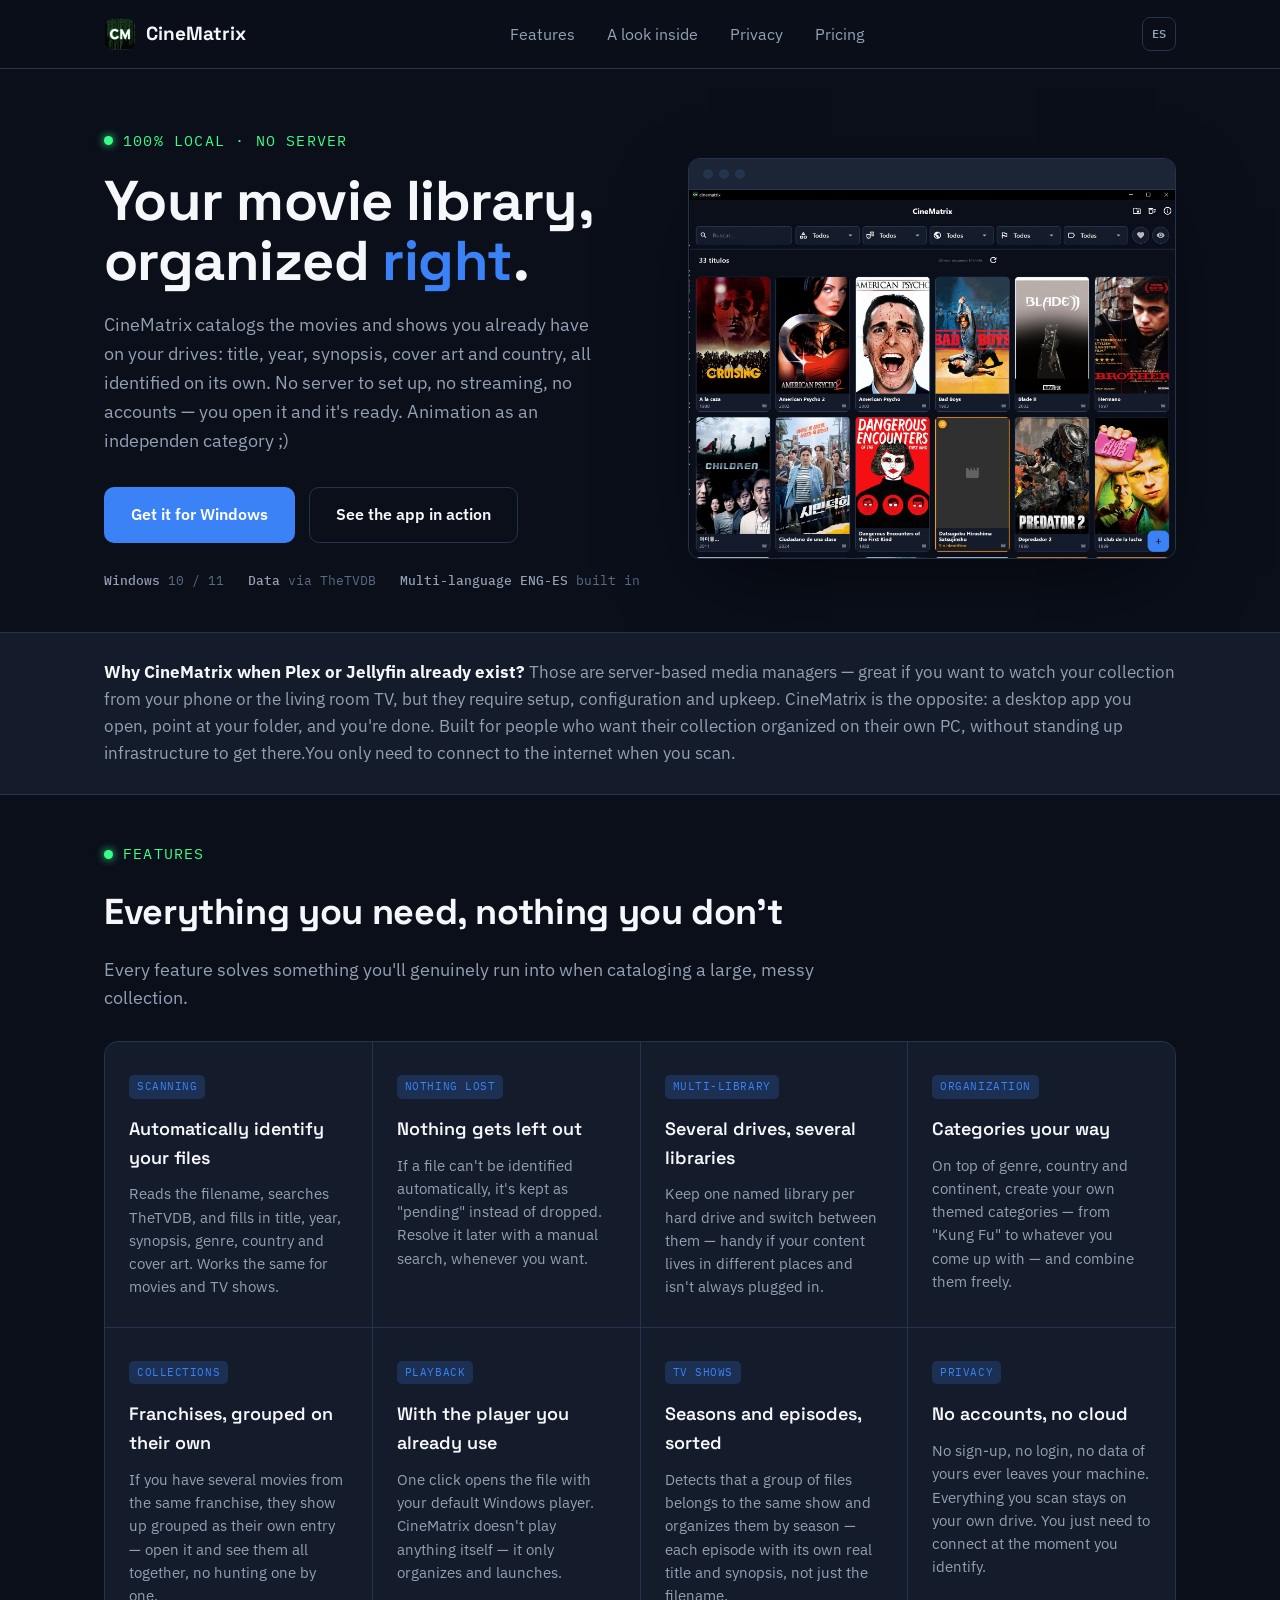
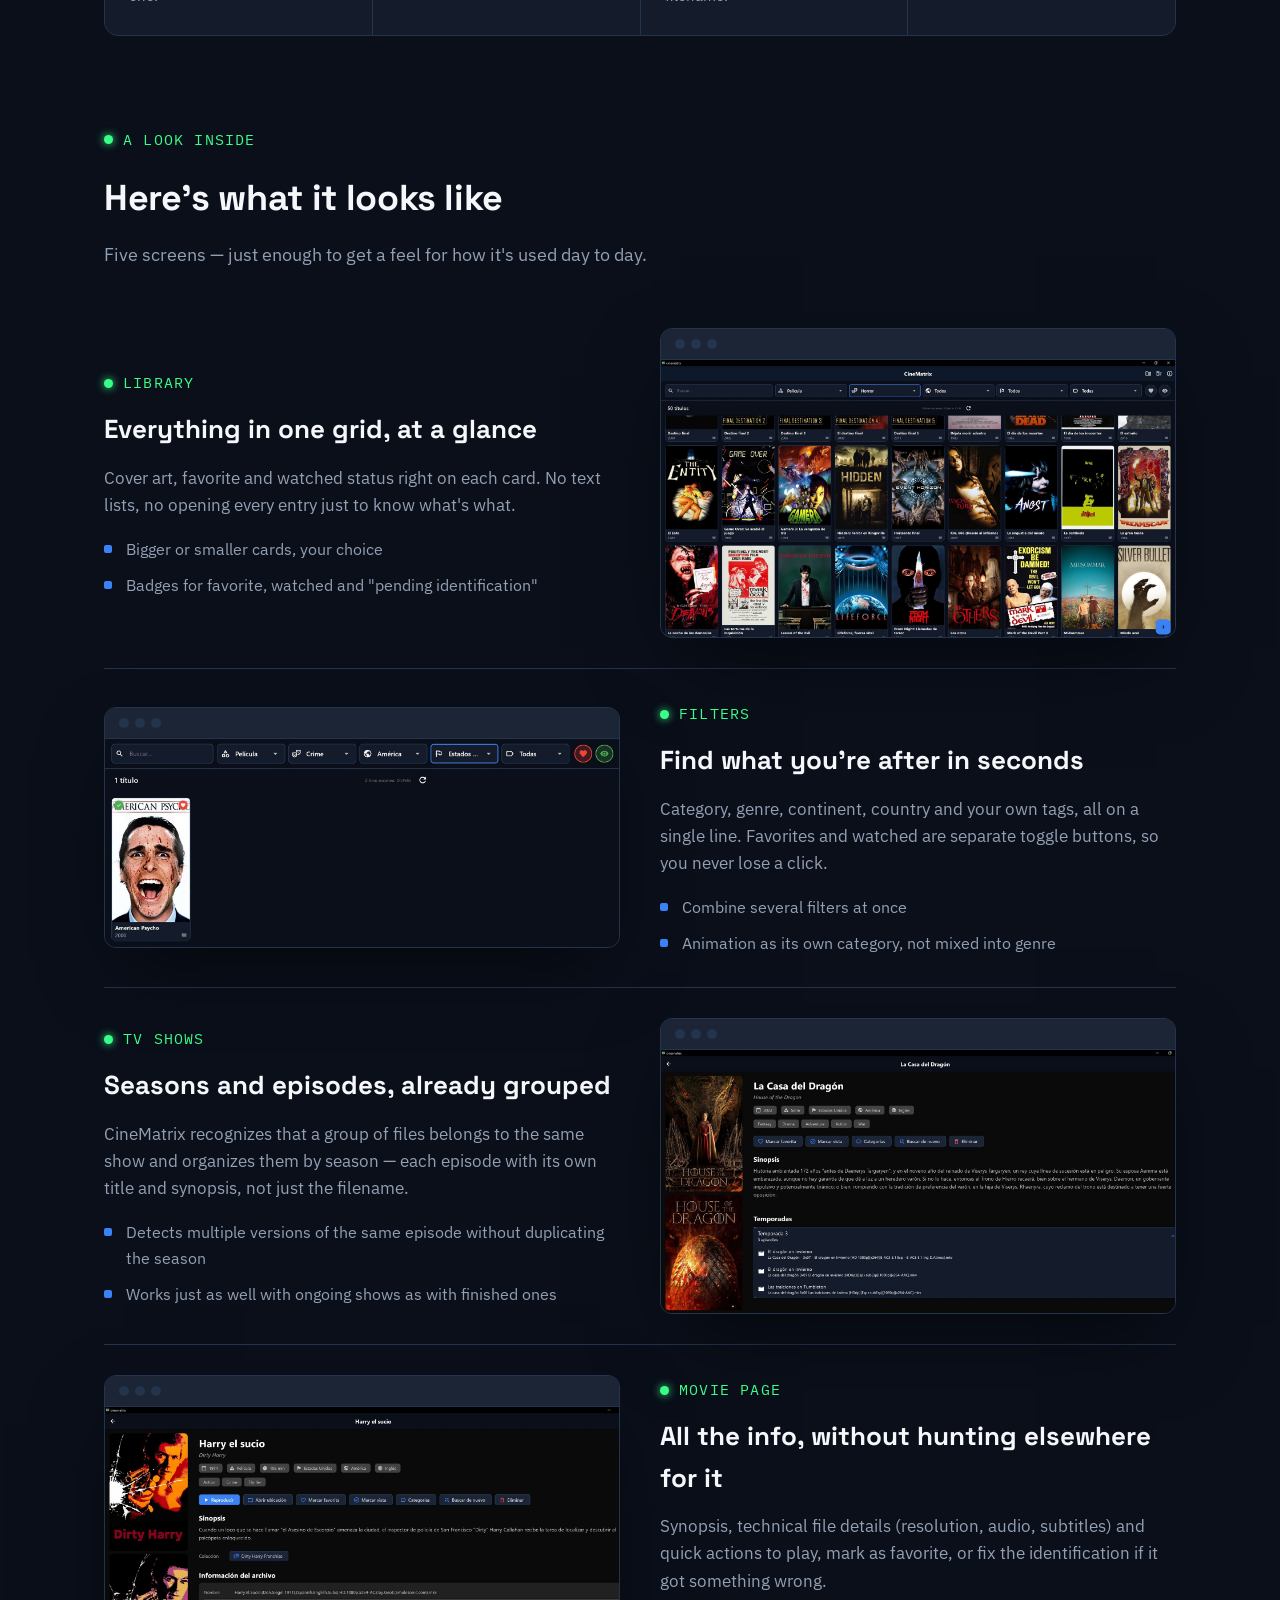
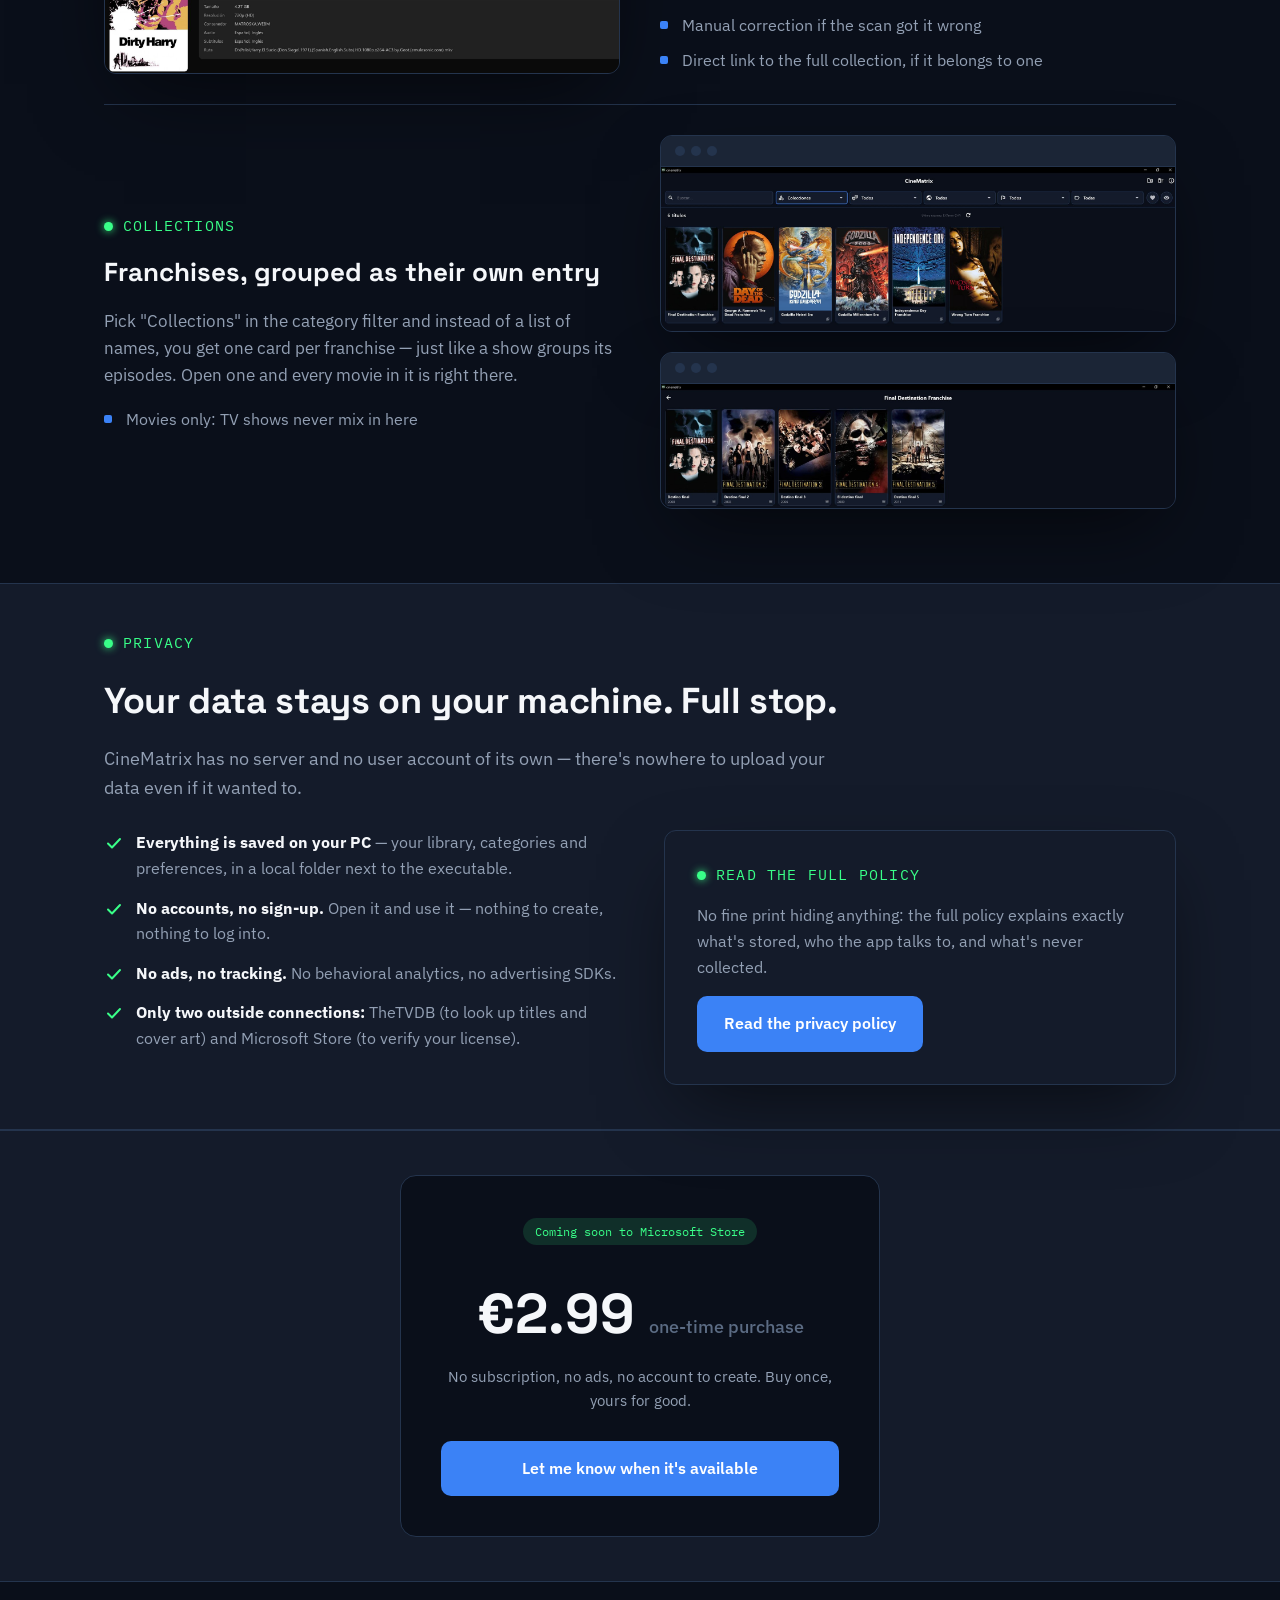
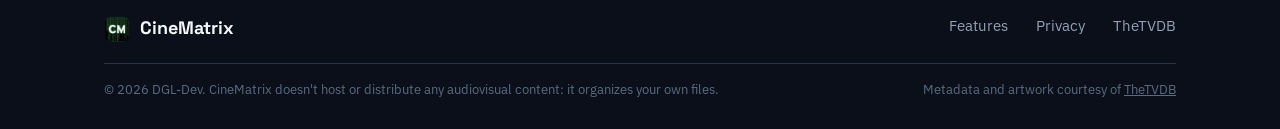
==== commit 252365bd: "Update index.html" ====
--- a/en/index.html
+++ b/en/index.html
@@ -42,6 +42,7 @@
           CineMatrix catalogs the movies and shows you already have on your drives:
           title, year, synopsis, cover art and country, all identified on its own.
           No server to set up, no streaming, no accounts — you open it and it's ready.
+          Animation as an independen category ;)
         </p>
         <div class="hero-actions">
           <a class="btn btn-primary" href="#pricing">
@@ -323,4 +324,4 @@
 <script src="../rain.js"></script>
 <script src="../zoom.js"></script>
 </body>
-</html>+</html>
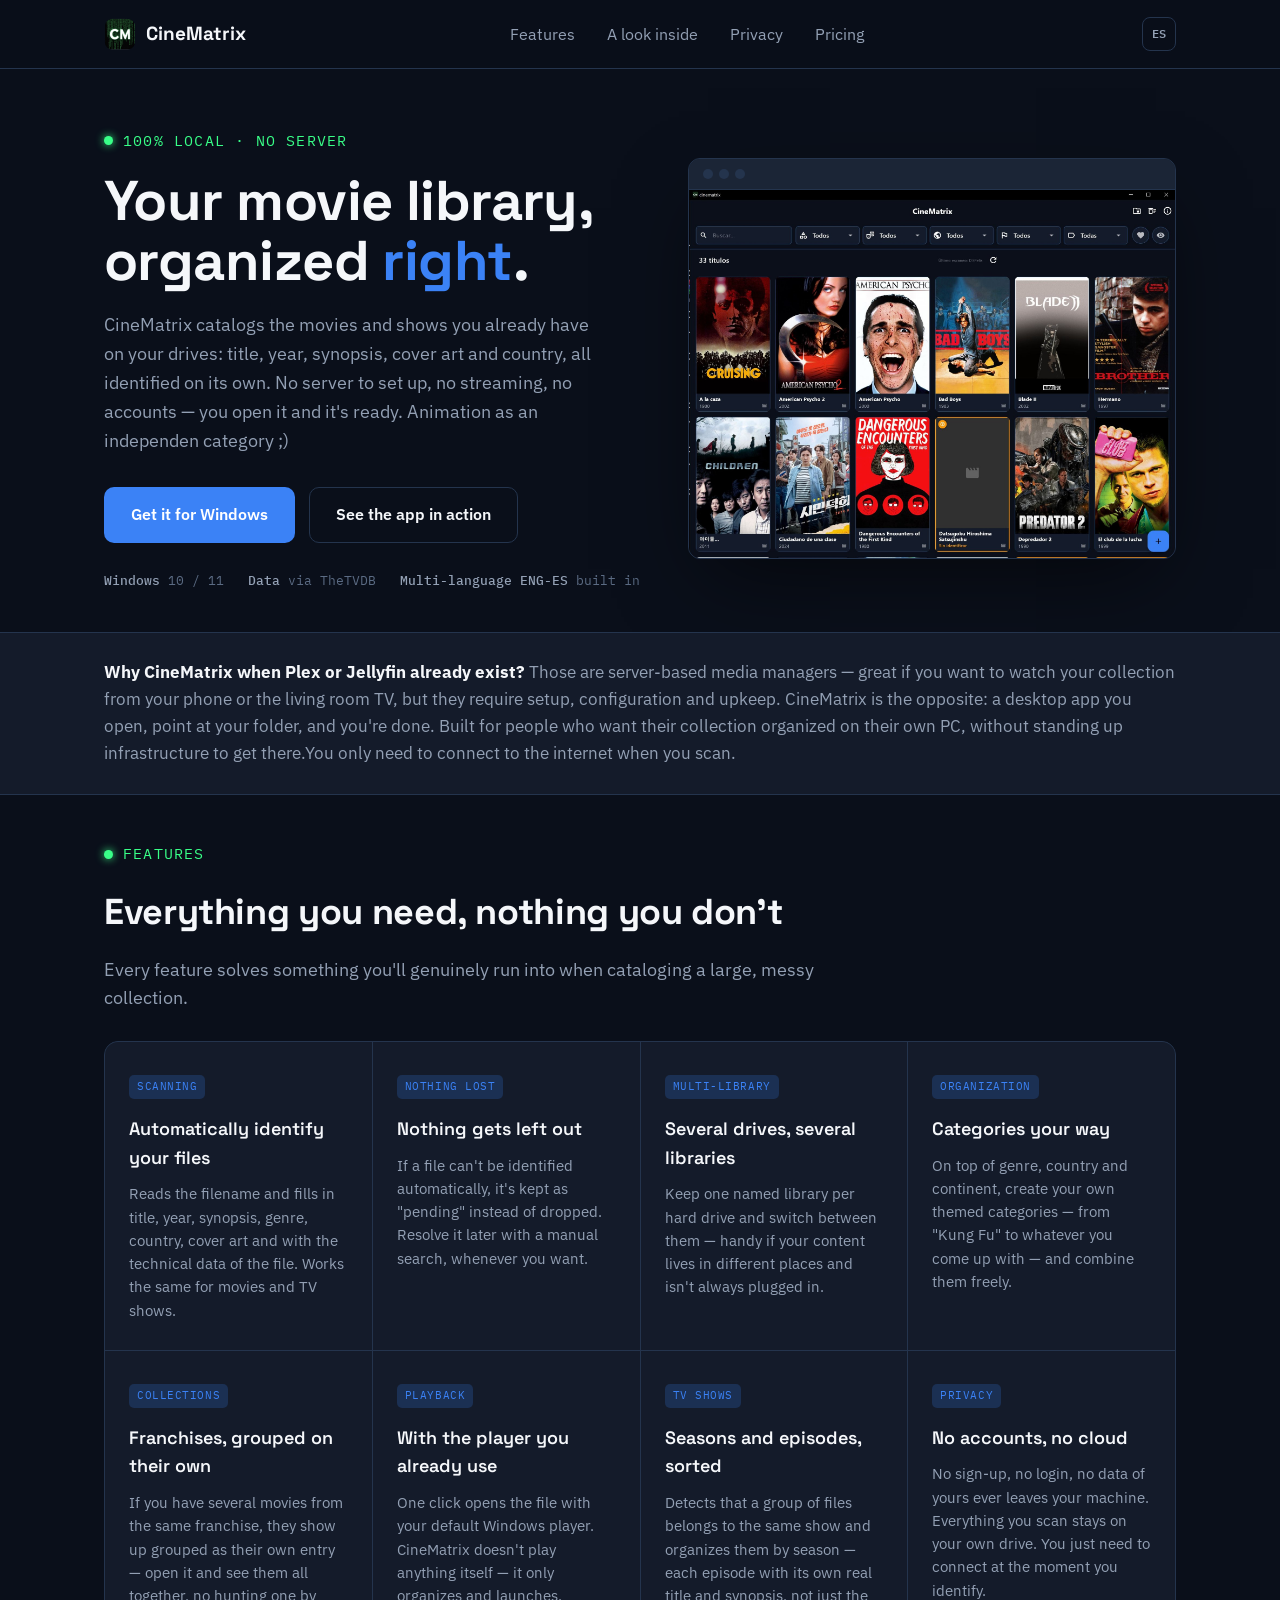
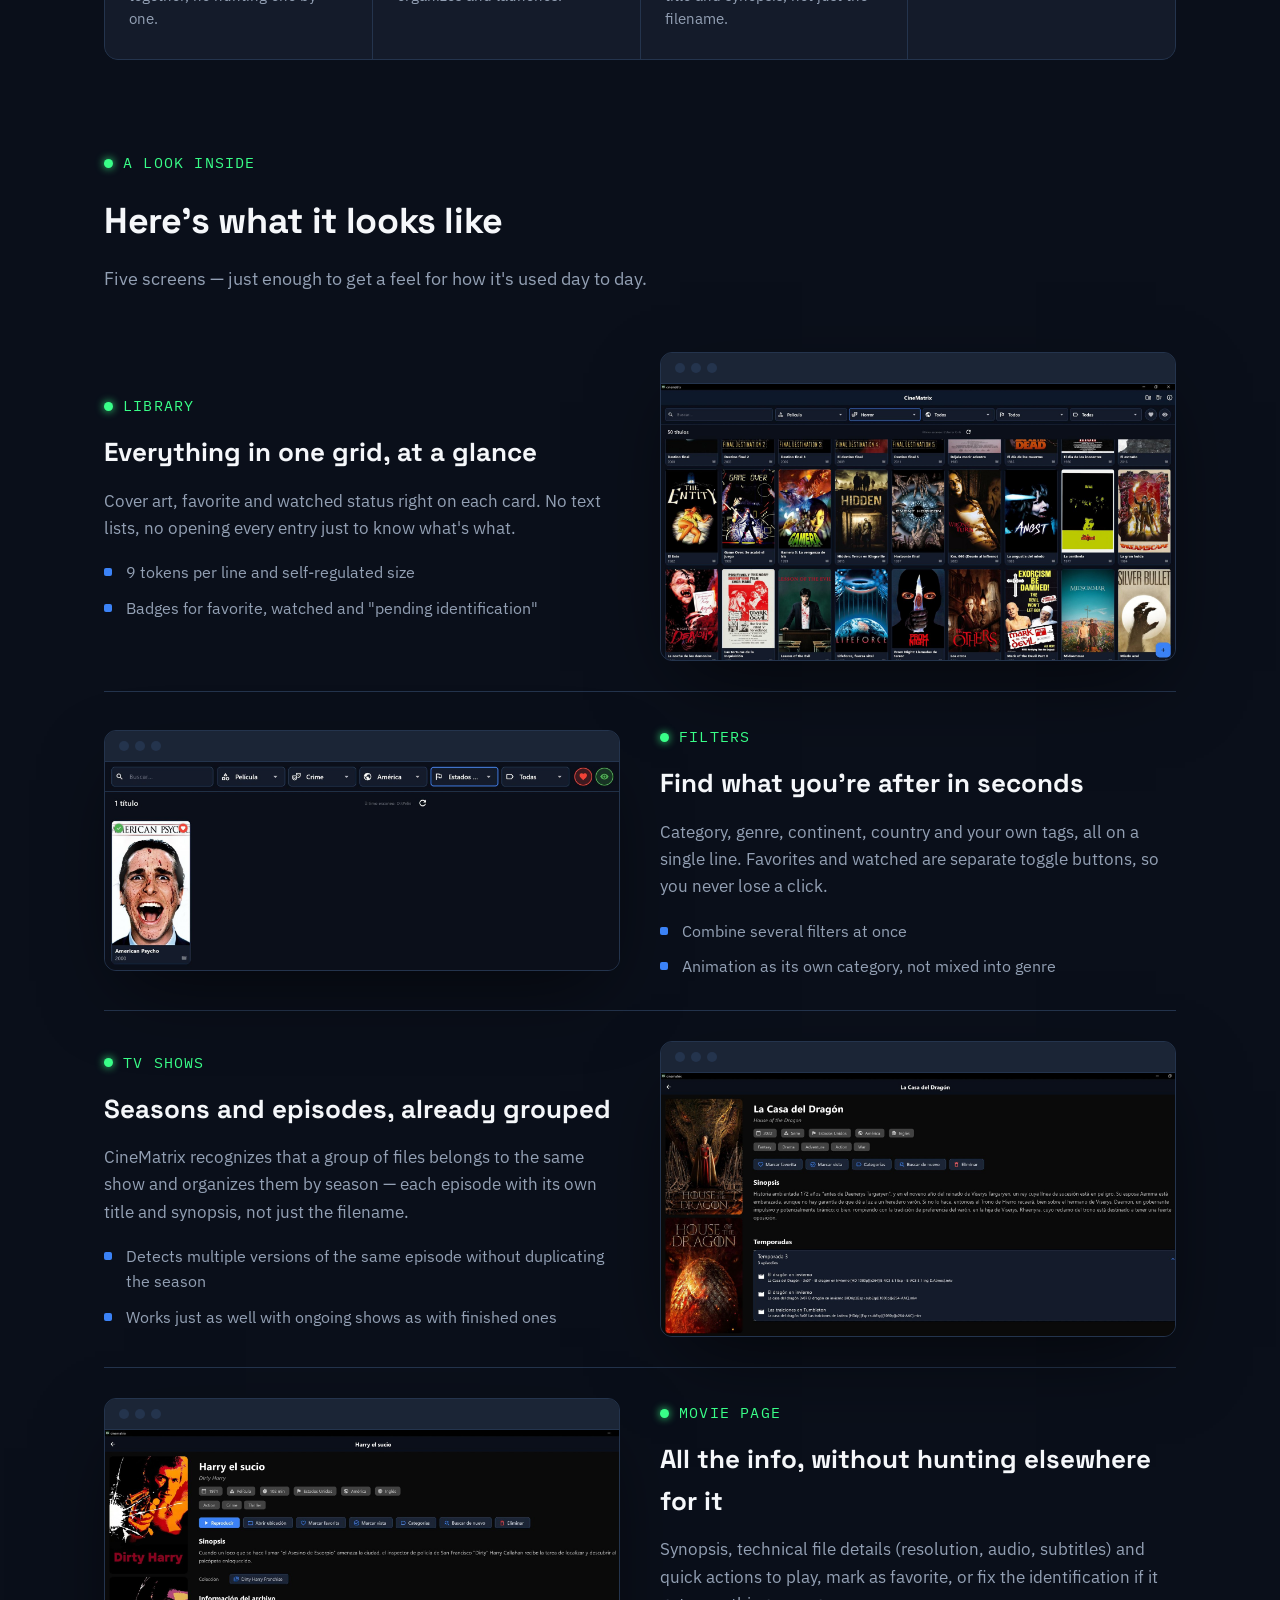
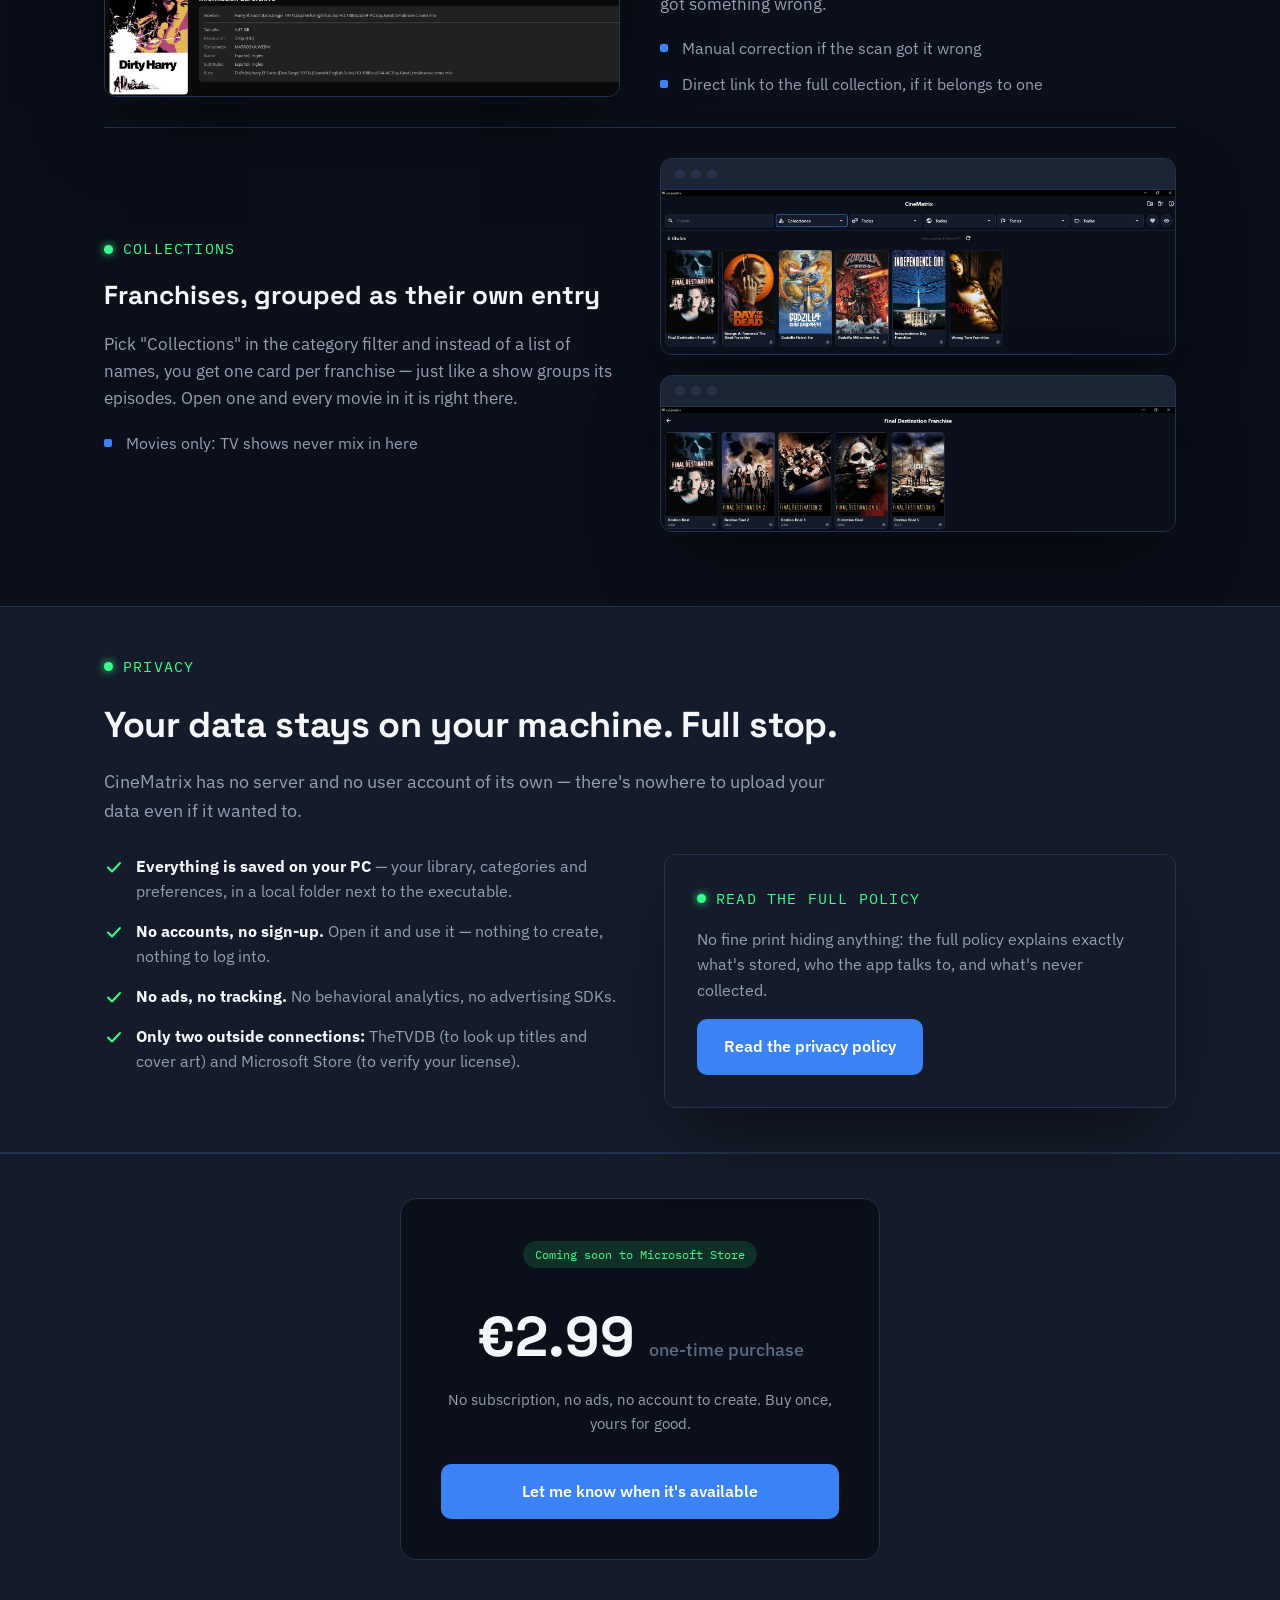
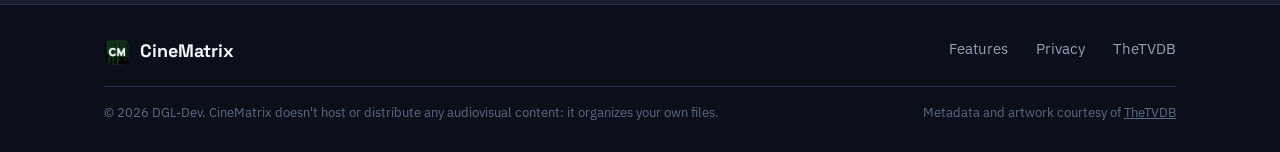
==== commit 392fa180: "Update index.html" ====
--- a/en/index.html
+++ b/en/index.html
@@ -94,7 +94,7 @@
       <div class="feature">
         <span class="tag">SCANNING</span>
         <h3>Automatically identify your files</h3>
-        <p>Reads the filename, searches TheTVDB, and fills in title, year, synopsis, genre, country and cover art. Works the same for movies and TV shows.</p>
+        <p>Reads the filename and fills in title, year, synopsis, genre, country, cover art and with the technical data of the file. Works the same for movies and TV shows.</p>
       </div>
       <div class="feature">
         <span class="tag">NOTHING LOST</span>
@@ -149,7 +149,7 @@
         <h3>Everything in one grid, at a glance</h3>
         <p>Cover art, favorite and watched status right on each card. No text lists, no opening every entry just to know what's what.</p>
         <ul>
-          <li>Bigger or smaller cards, your choice</li>
+          <li>9 tokens per line and self-regulated size</li>
           <li>Badges for favorite, watched and "pending identification"</li>
         </ul>
       </div>
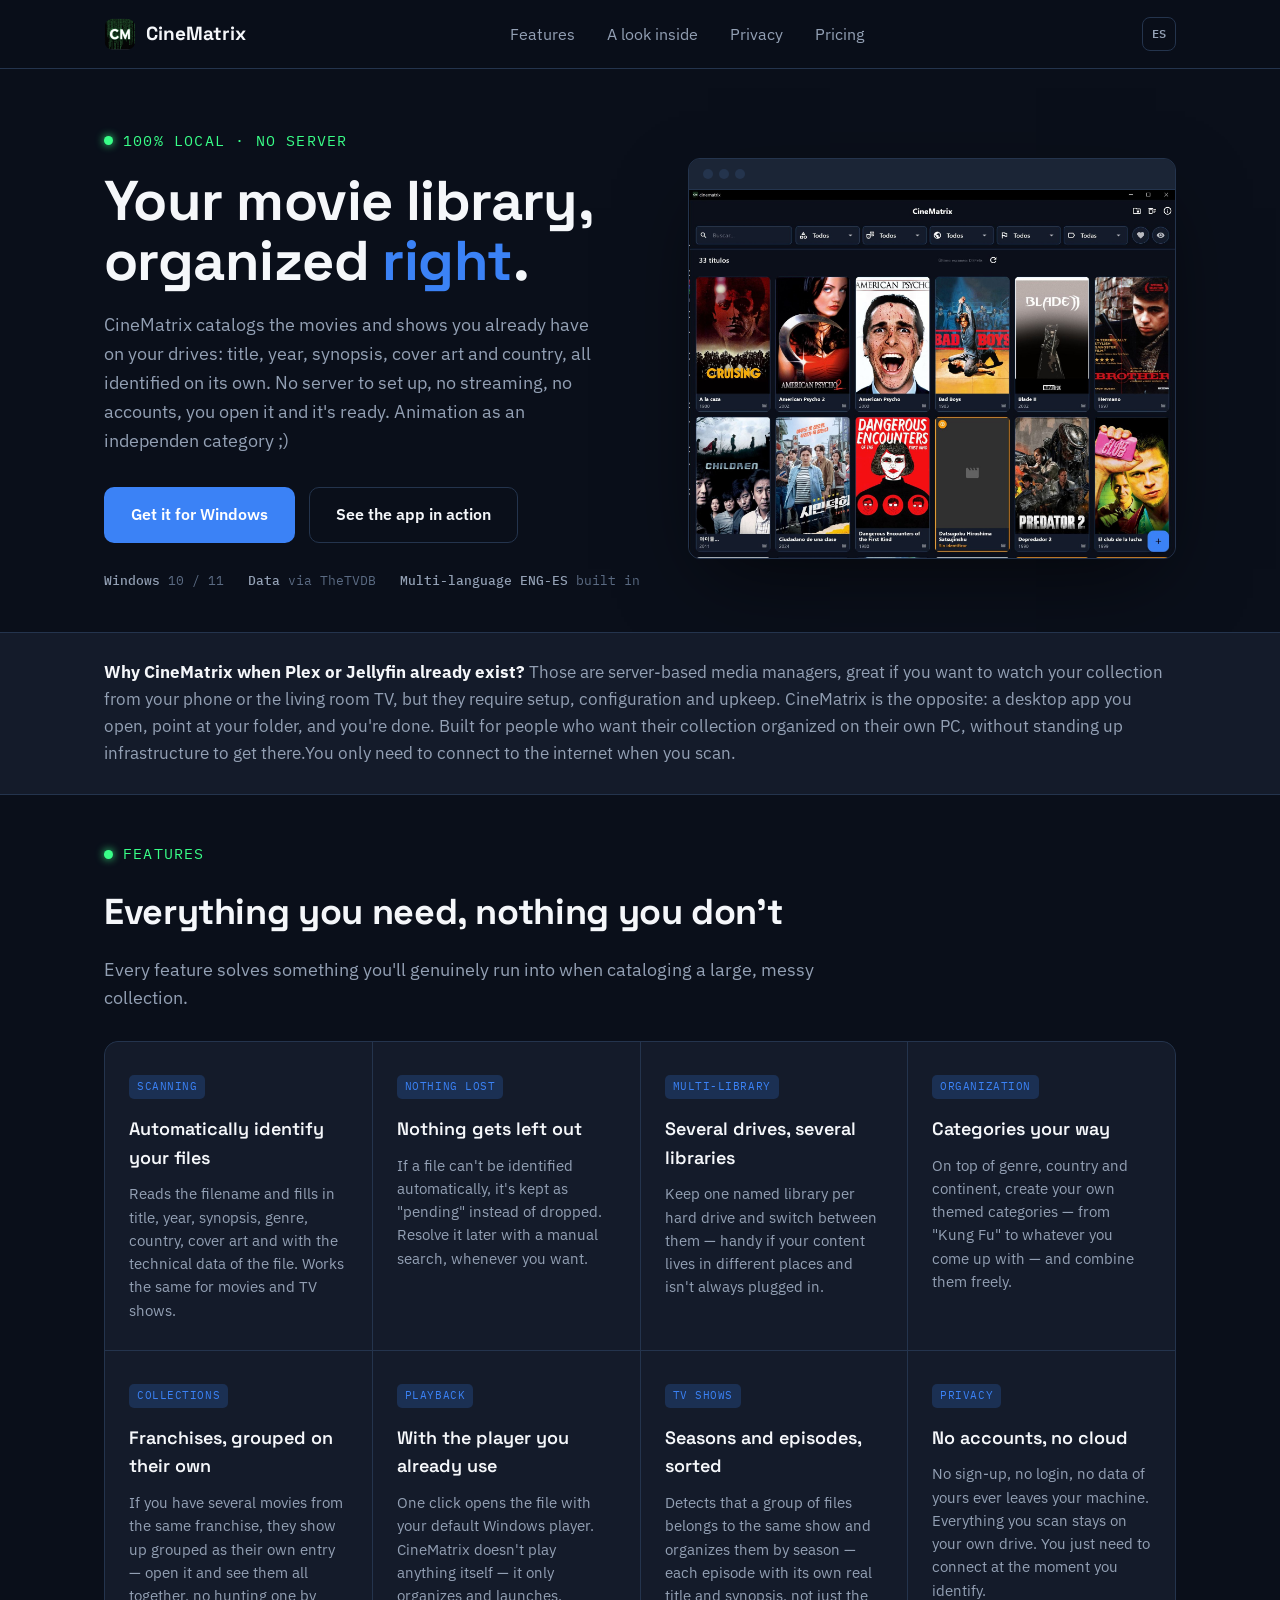
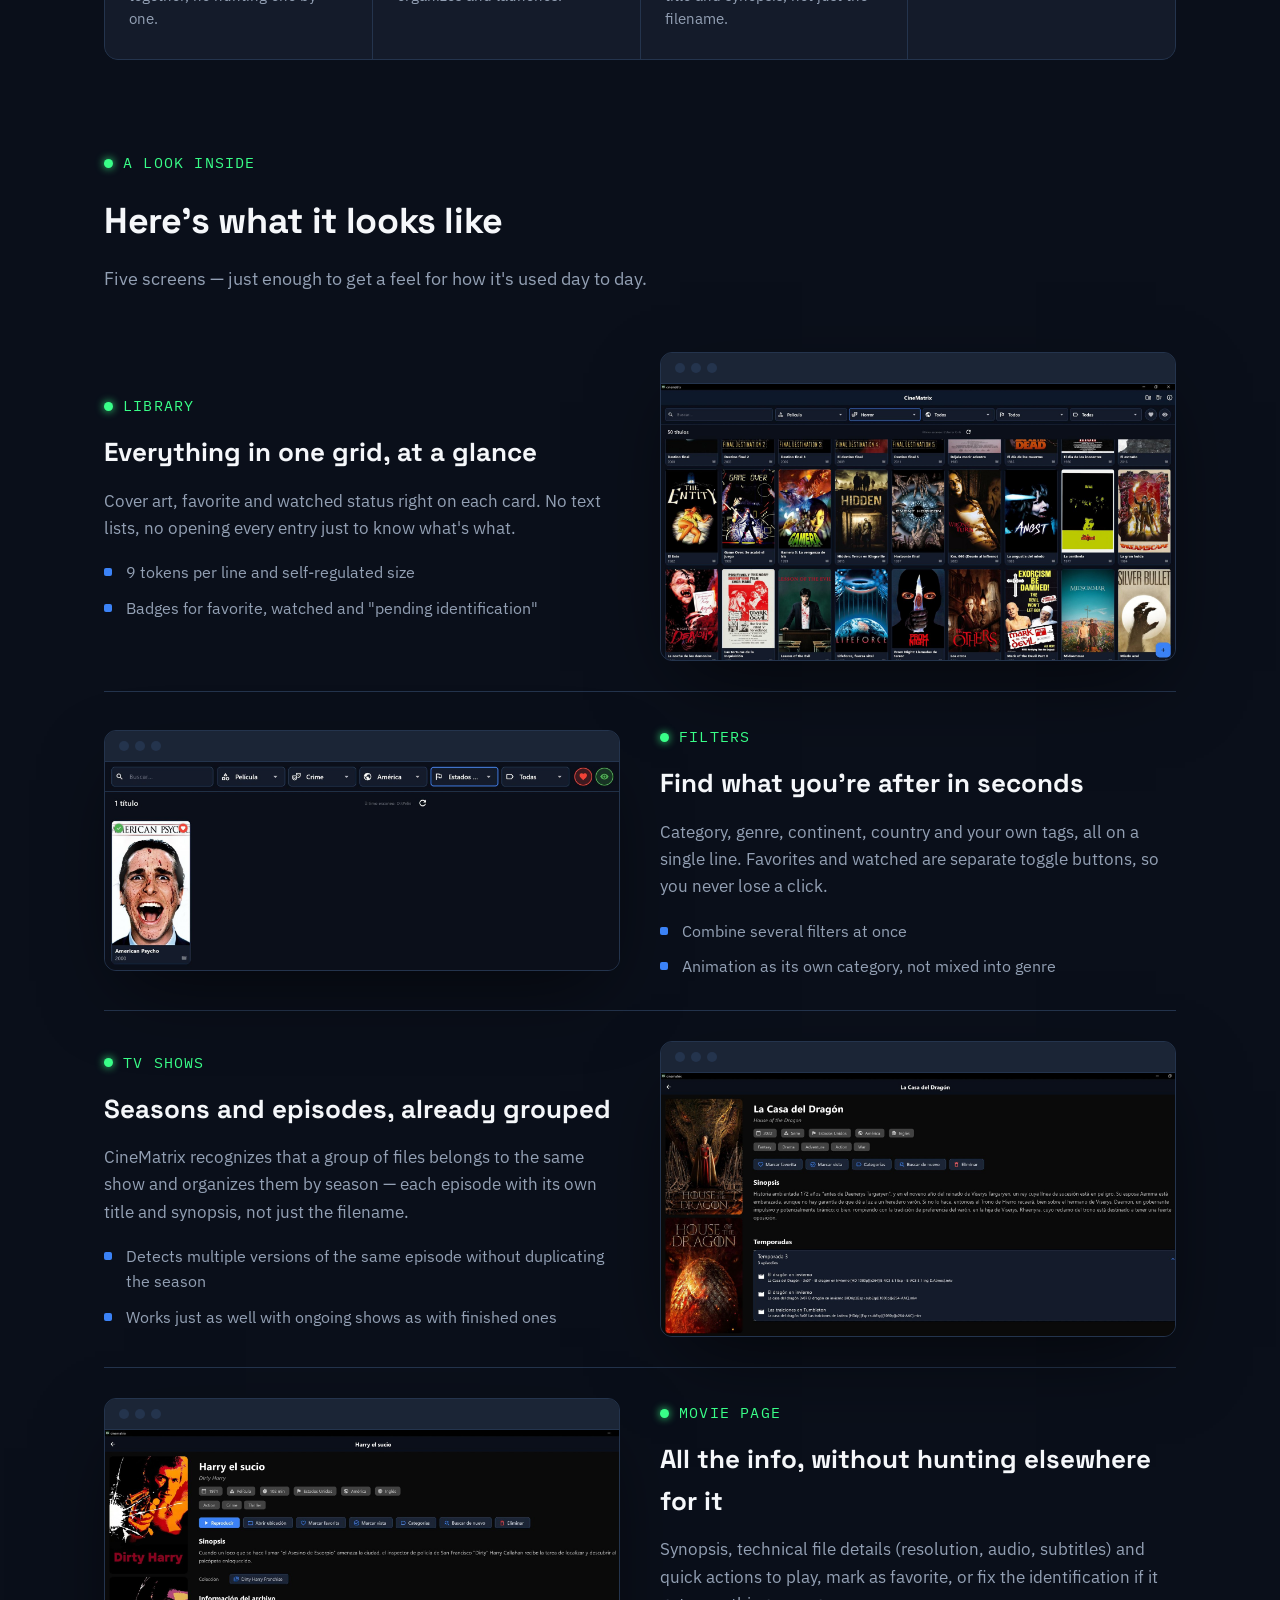
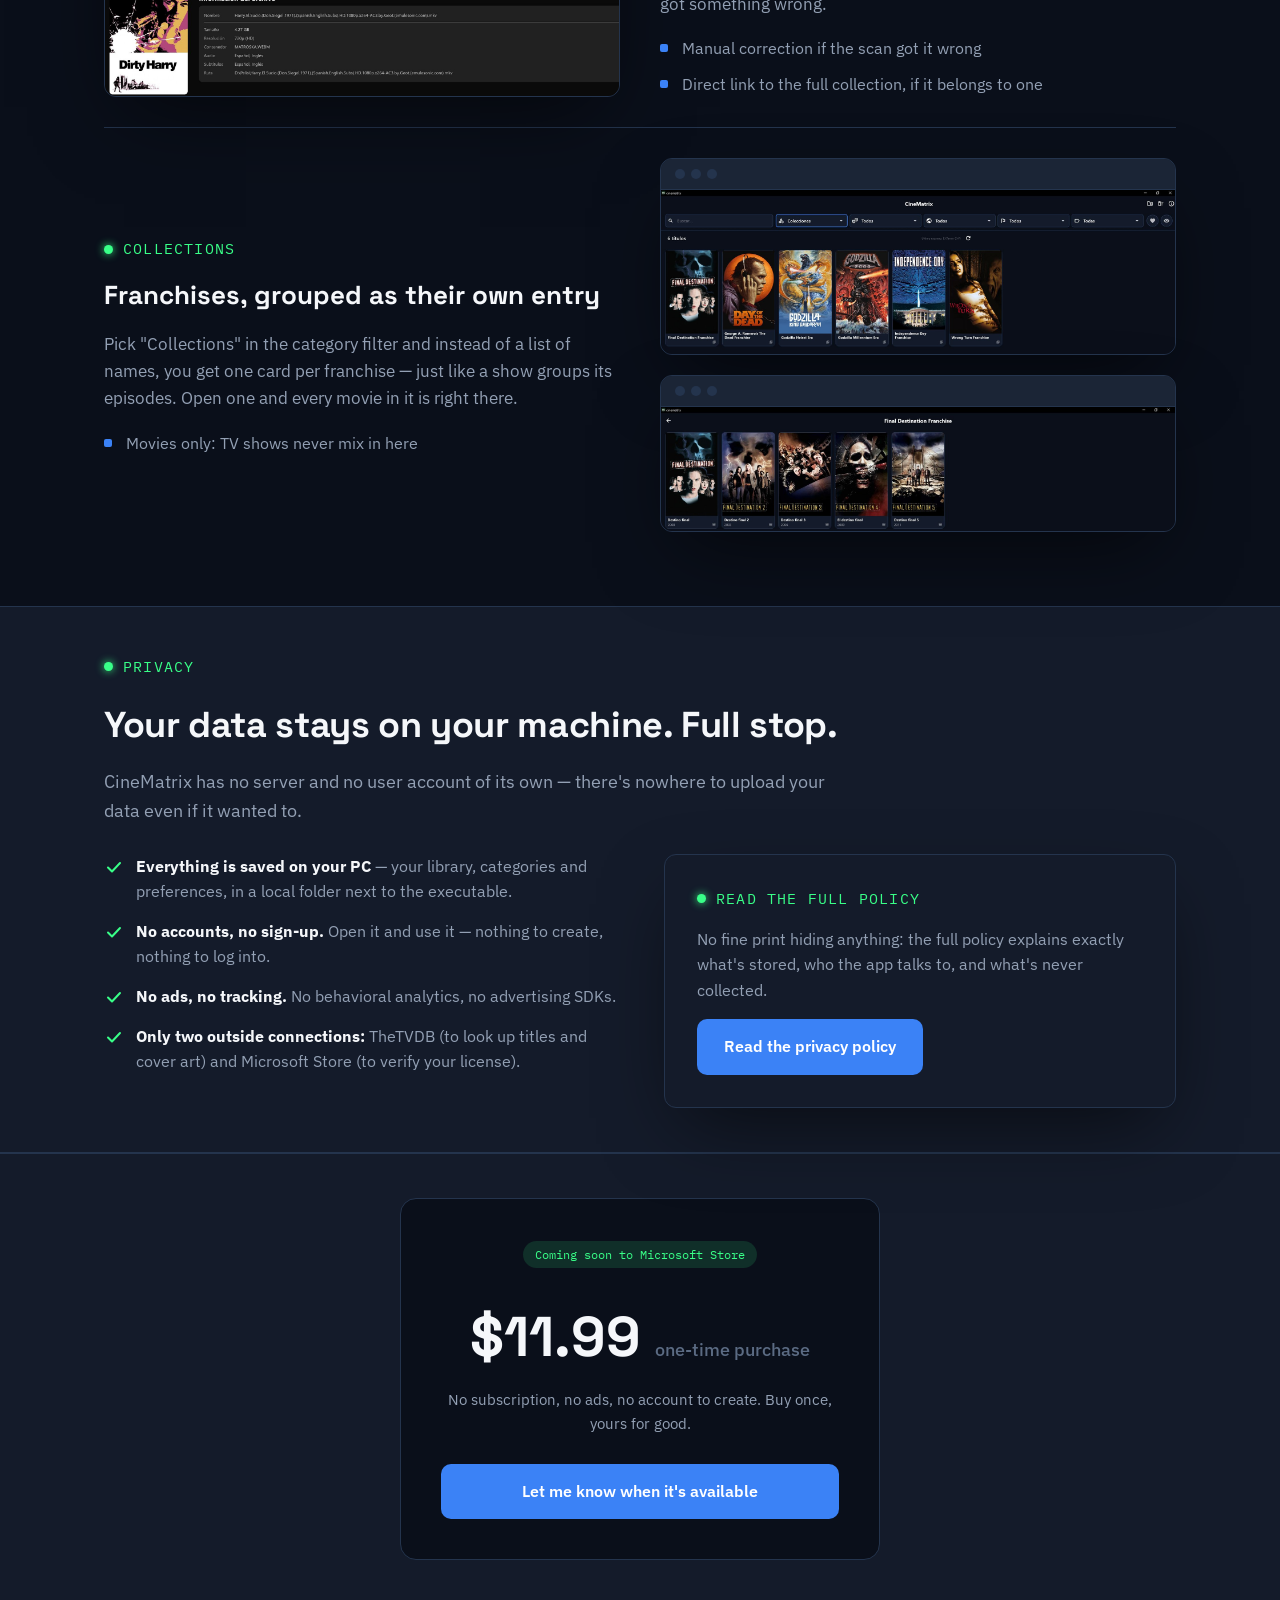
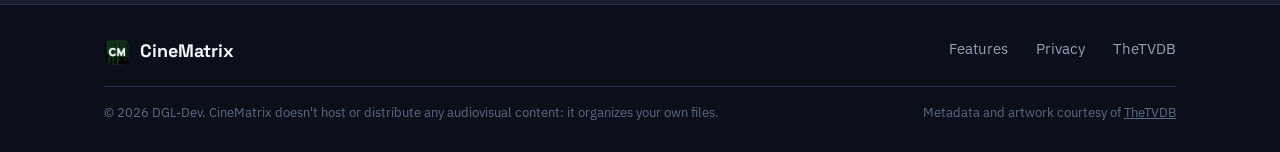
==== commit 57e6a863: "Update index.html" ====
--- a/en/index.html
+++ b/en/index.html
@@ -41,7 +41,7 @@
         <p class="lead">
           CineMatrix catalogs the movies and shows you already have on your drives:
           title, year, synopsis, cover art and country, all identified on its own.
-          No server to set up, no streaming, no accounts — you open it and it's ready.
+          No server to set up, no streaming, no accounts, you open it and it's ready.
           Animation as an independen category ;)
         </p>
         <div class="hero-actions">
@@ -73,7 +73,7 @@
   <div class="wrap">
     <p>
       <strong>Why CineMatrix when Plex or Jellyfin already exist?</strong>
-      Those are server-based media managers — great if you want to watch your
+      Those are server-based media managers, great if you want to watch your
       collection from your phone or the living room TV, but they require setup,
       configuration and upkeep. CineMatrix is the opposite: a desktop app you open,
       point at your folder, and you're done. Built for people who want their
@@ -286,9 +286,9 @@
   <div class="wrap">
     <div class="pricing-card">
       <span class="pricing-badge">Coming soon to Microsoft Store</span>
-      <div class="price">€2.99 <span>one-time purchase</span></div>
+      <div class="price">$11.99 <span>one-time purchase</span></div>
       <p class="note">No subscription, no ads, no account to create. Buy once, yours for good.</p>
-      <a class="btn btn-primary" href="#pricing">
+      <a class="btn btn-primary" href="https://apps.microsoft.com/detail/9p7ltwnh19zb?hl=en-US&gl=US">
         Let me know when it's available
       </a>
     </div>
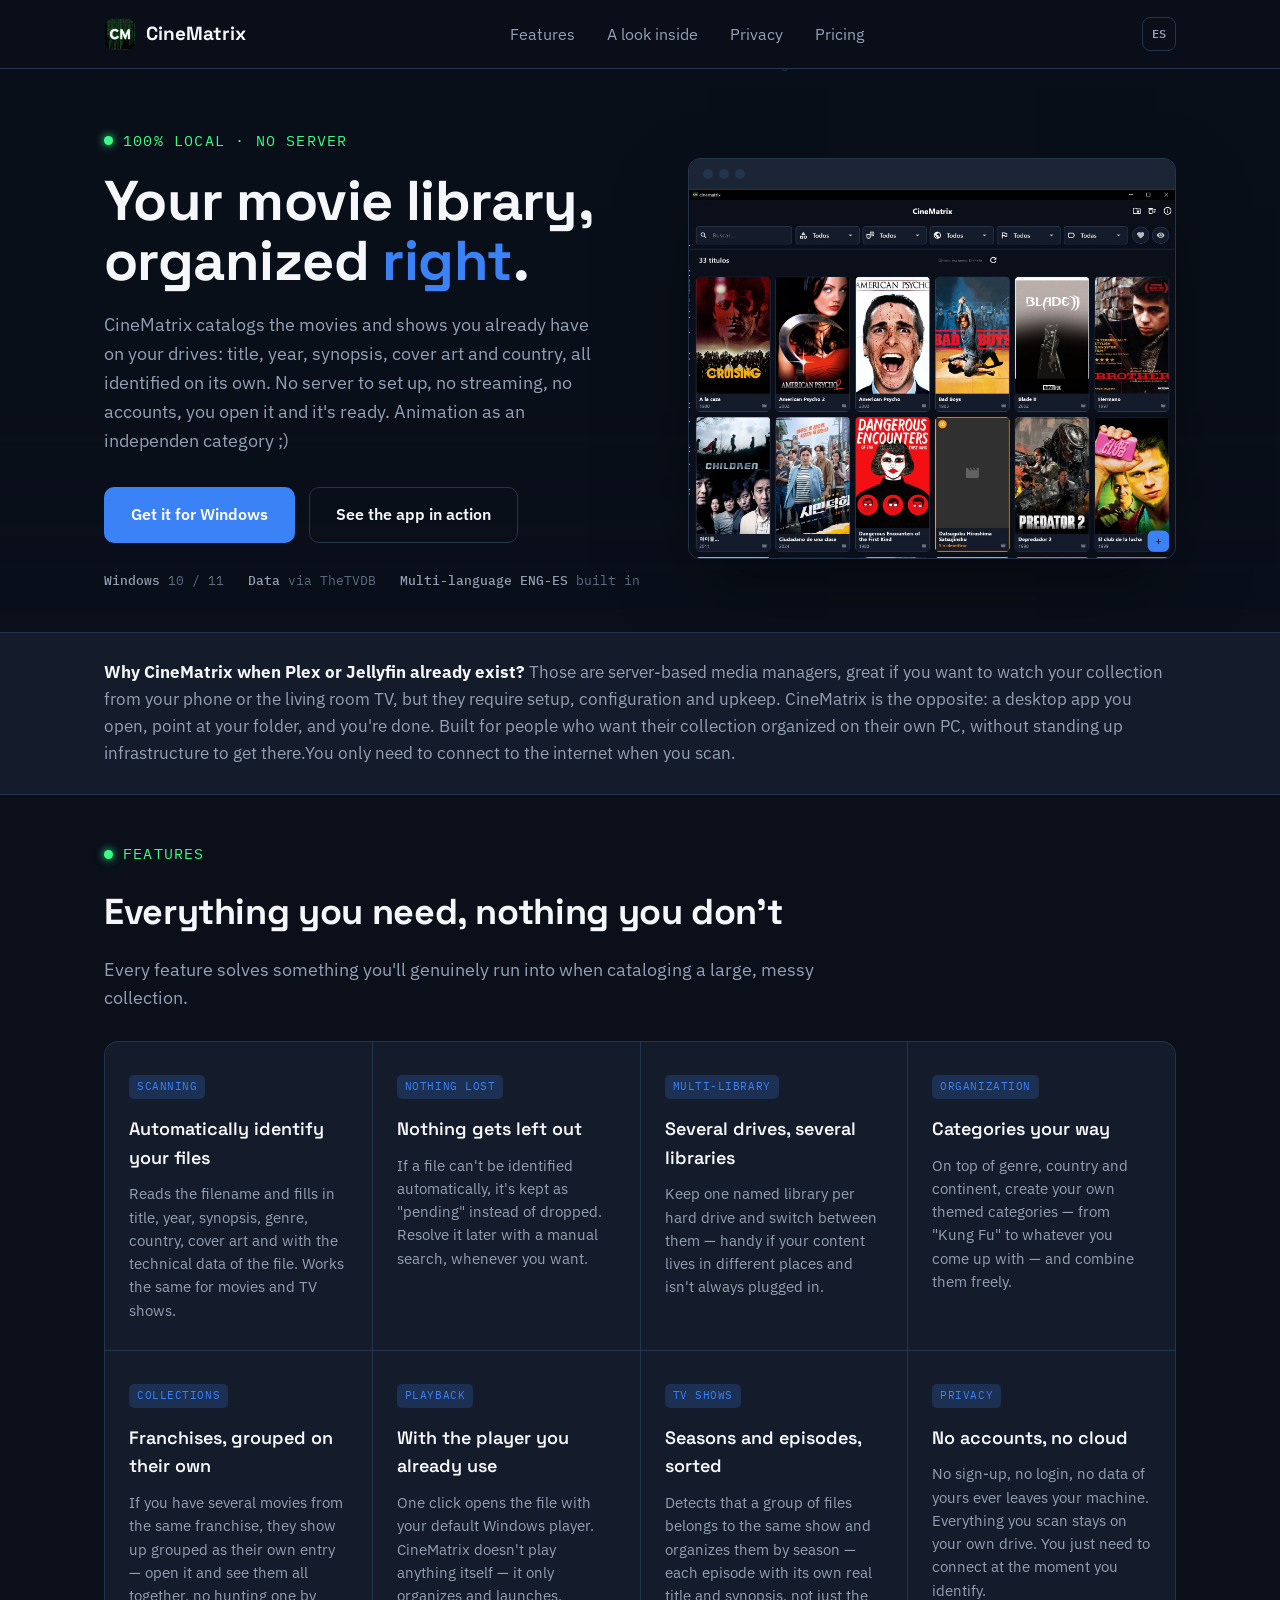
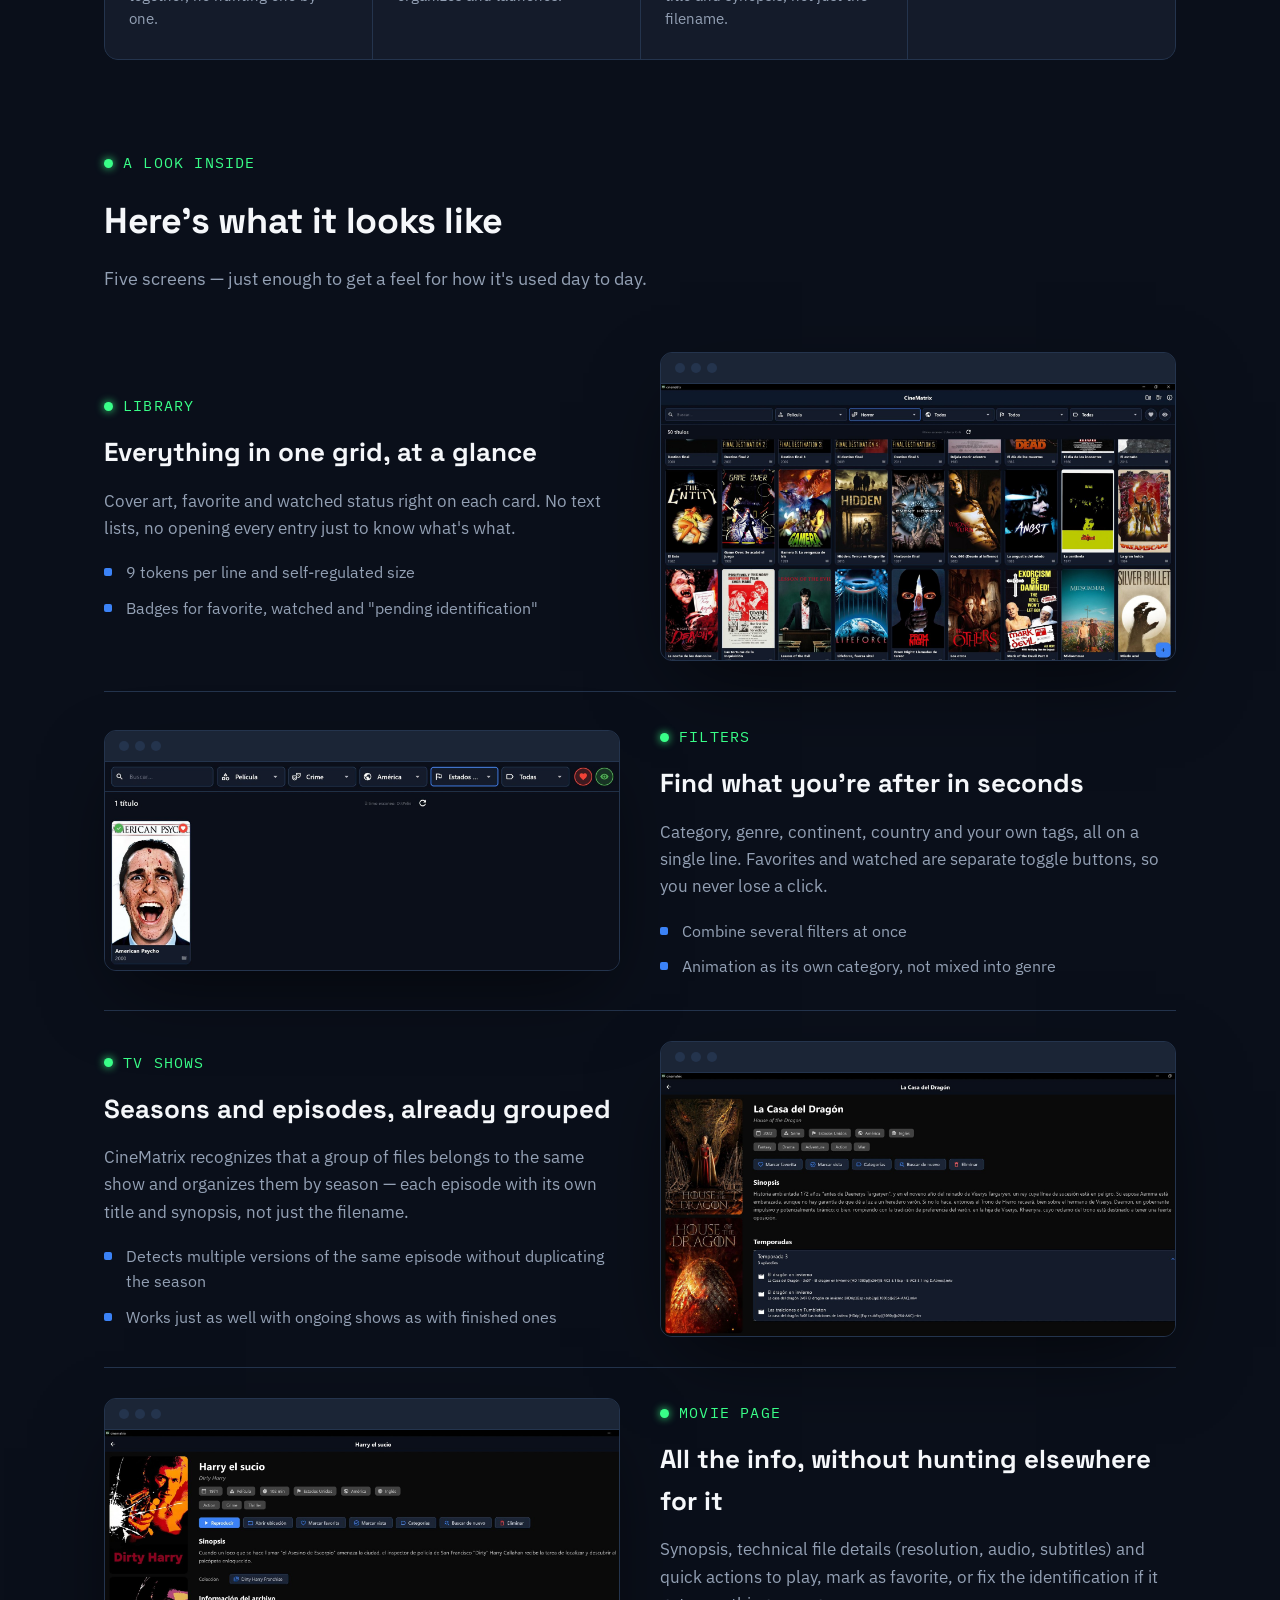
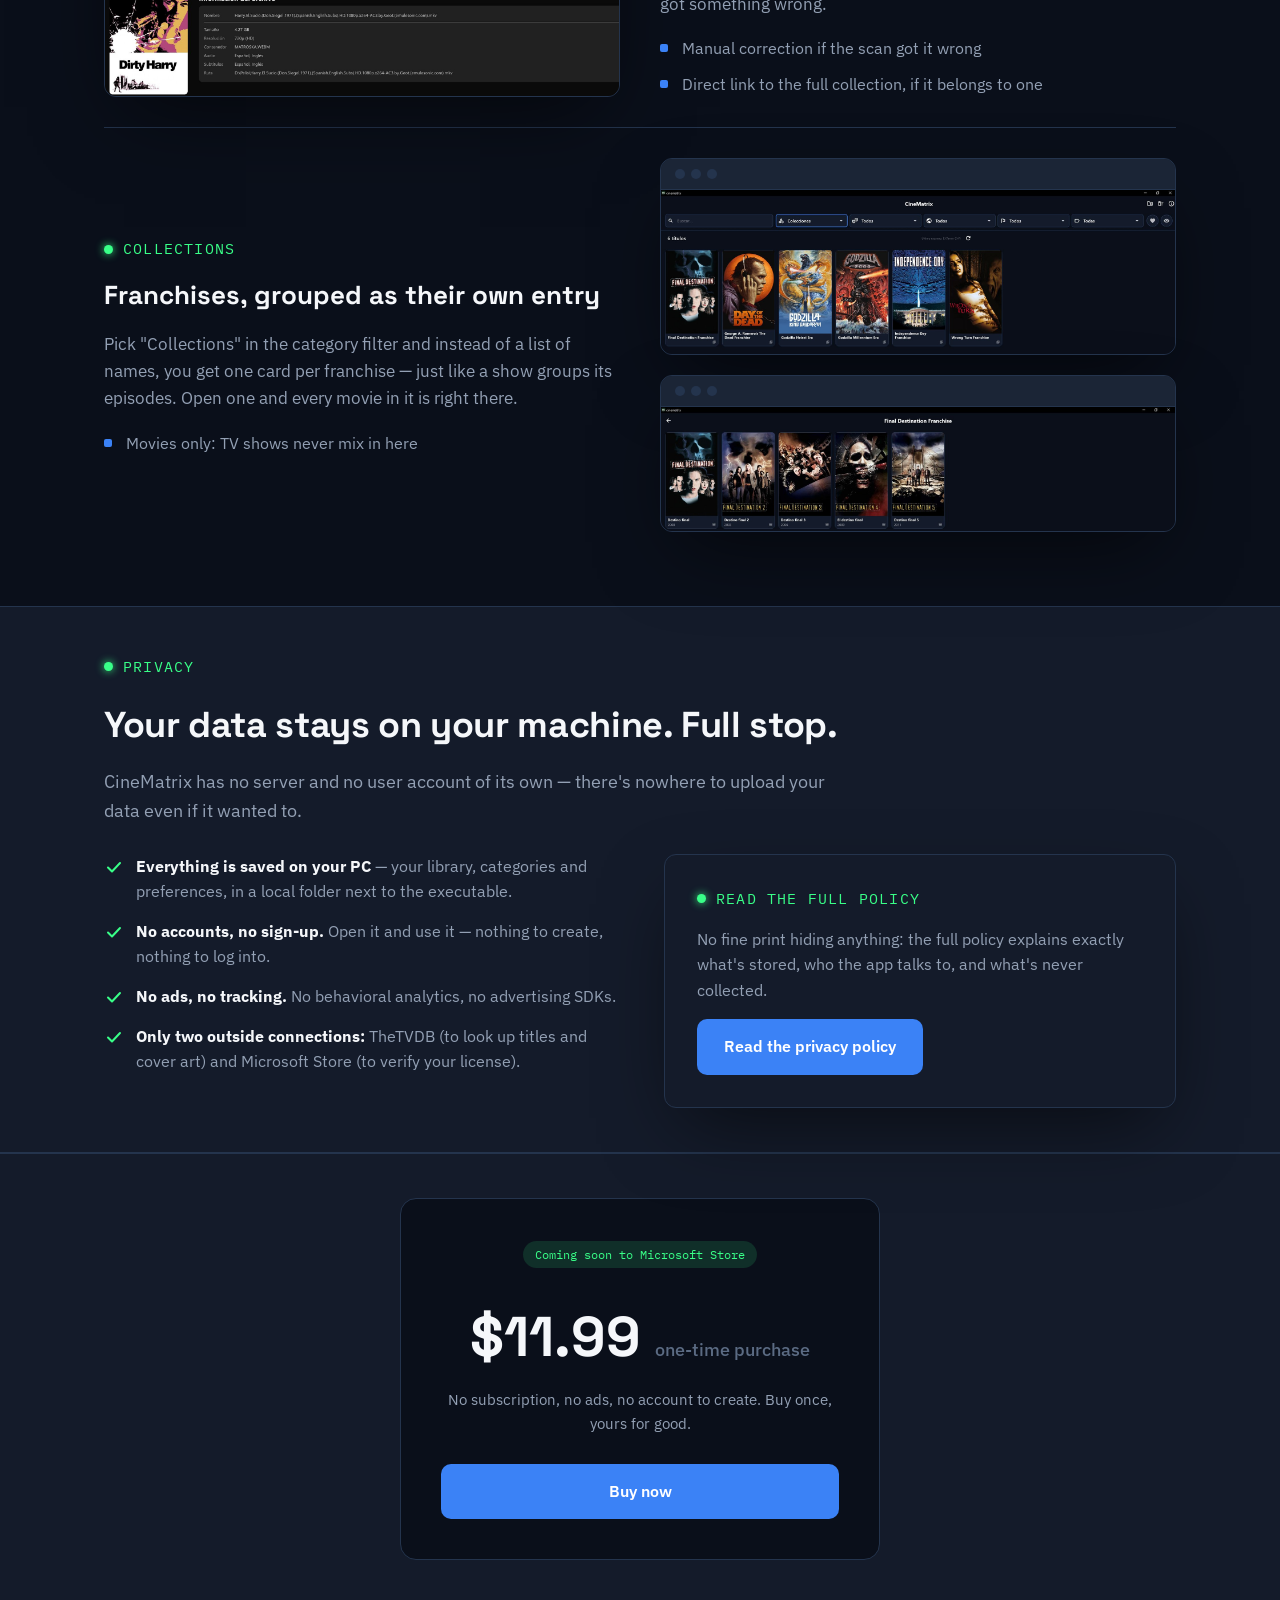
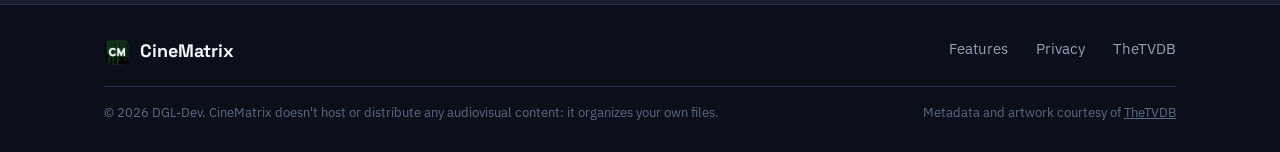
==== commit c7beb1c5: "Update index.html" ====
--- a/en/index.html
+++ b/en/index.html
@@ -289,7 +289,7 @@
       <div class="price">$11.99 <span>one-time purchase</span></div>
       <p class="note">No subscription, no ads, no account to create. Buy once, yours for good.</p>
       <a class="btn btn-primary" href="https://apps.microsoft.com/detail/9p7ltwnh19zb?hl=en-US&gl=US">
-        Let me know when it's available
+        Buy now 
       </a>
     </div>
   </div>
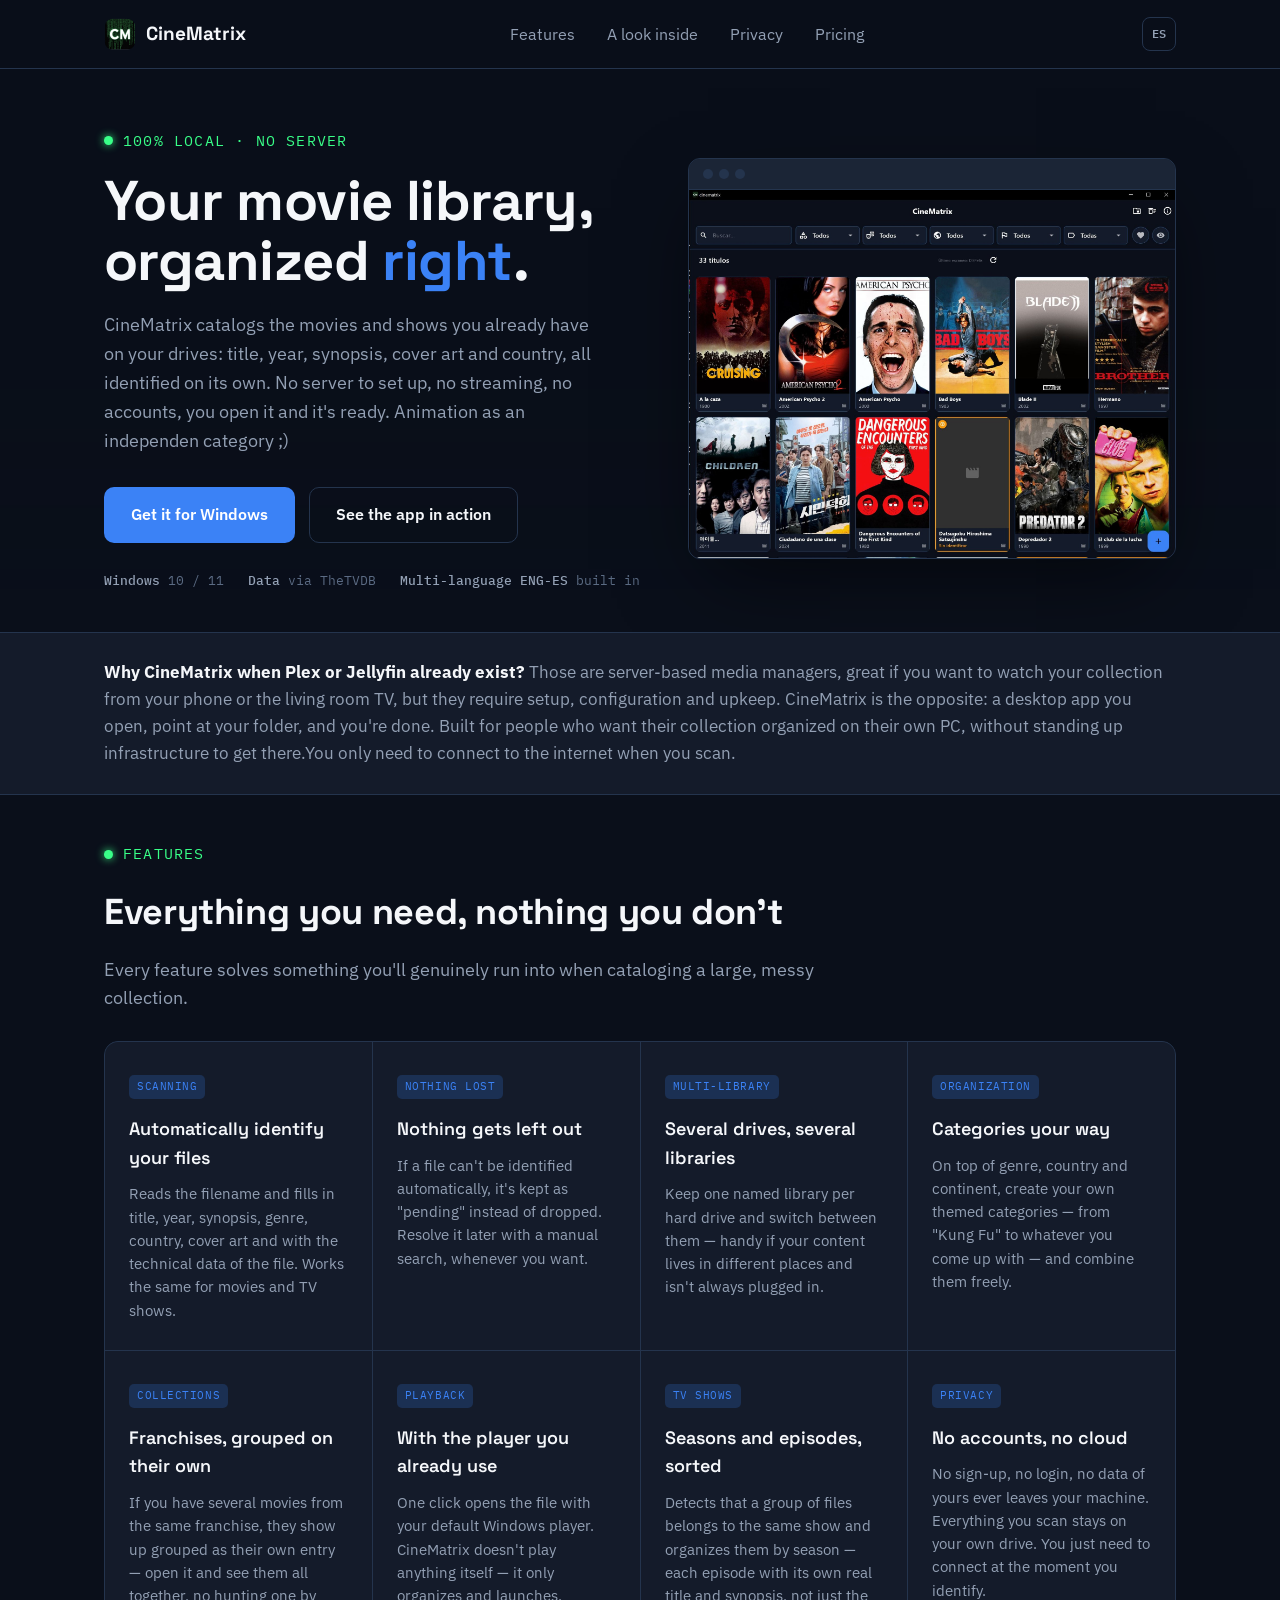
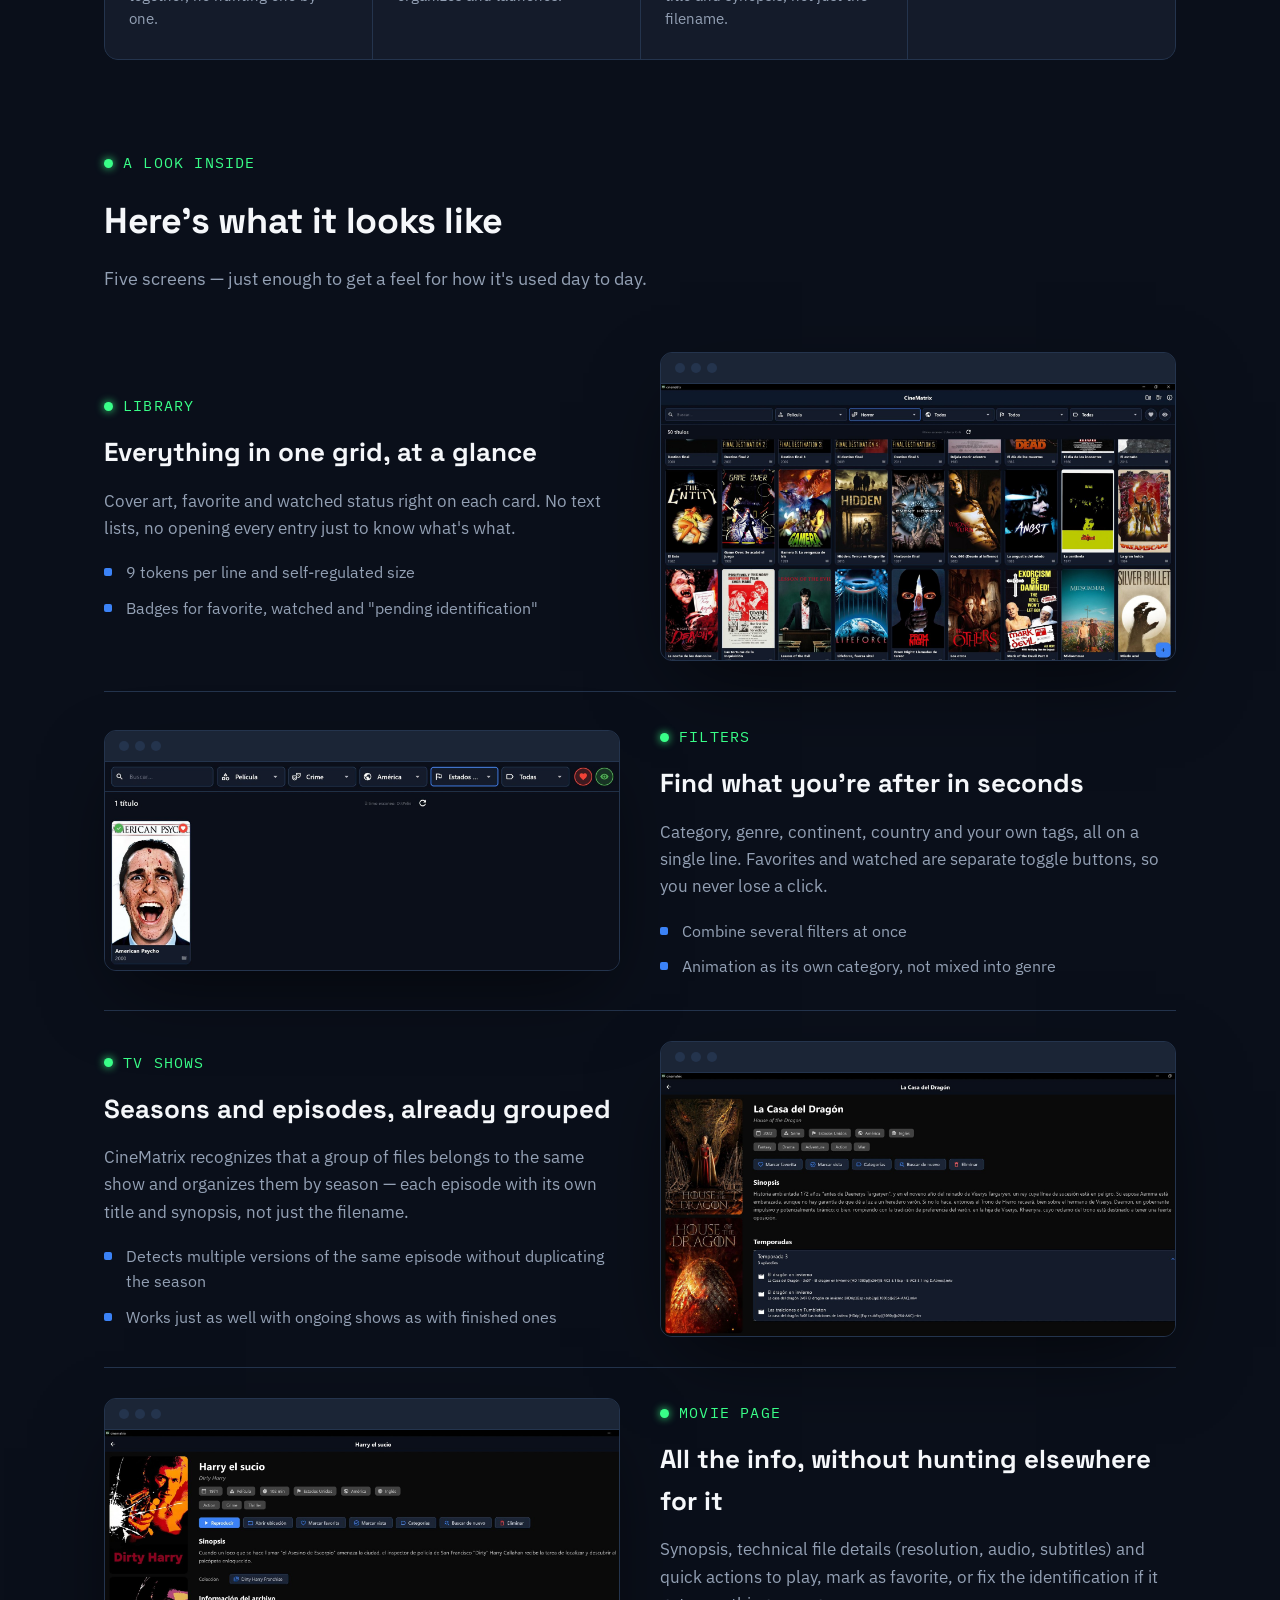
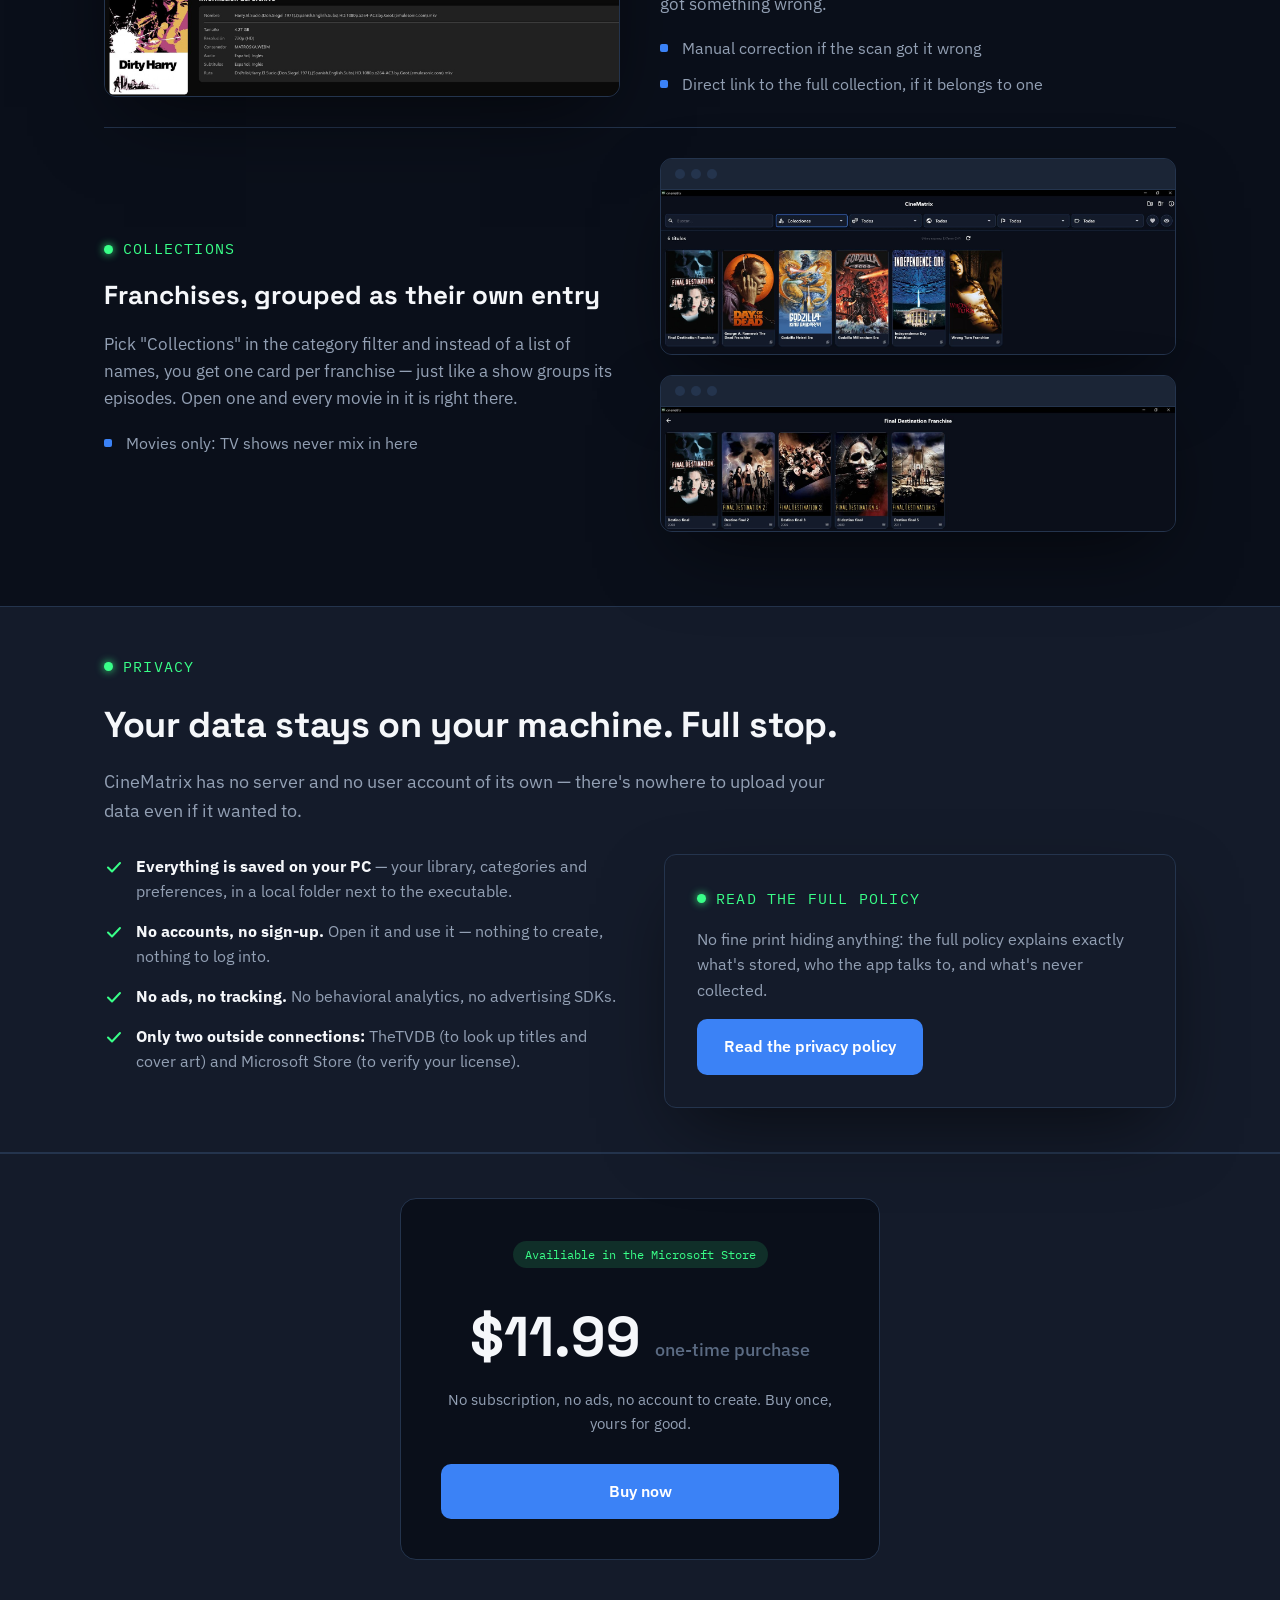
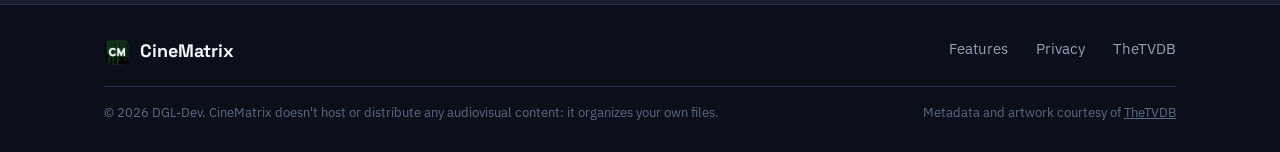
==== commit f032321f: "Update index.html" ====
--- a/en/index.html
+++ b/en/index.html
@@ -285,7 +285,7 @@
 <section class="pricing" id="pricing">
   <div class="wrap">
     <div class="pricing-card">
-      <span class="pricing-badge">Coming soon to Microsoft Store</span>
+      <span class="pricing-badge">Availiable in the Microsoft Store</span>
       <div class="price">$11.99 <span>one-time purchase</span></div>
       <p class="note">No subscription, no ads, no account to create. Buy once, yours for good.</p>
       <a class="btn btn-primary" href="https://apps.microsoft.com/detail/9p7ltwnh19zb?hl=en-US&gl=US">
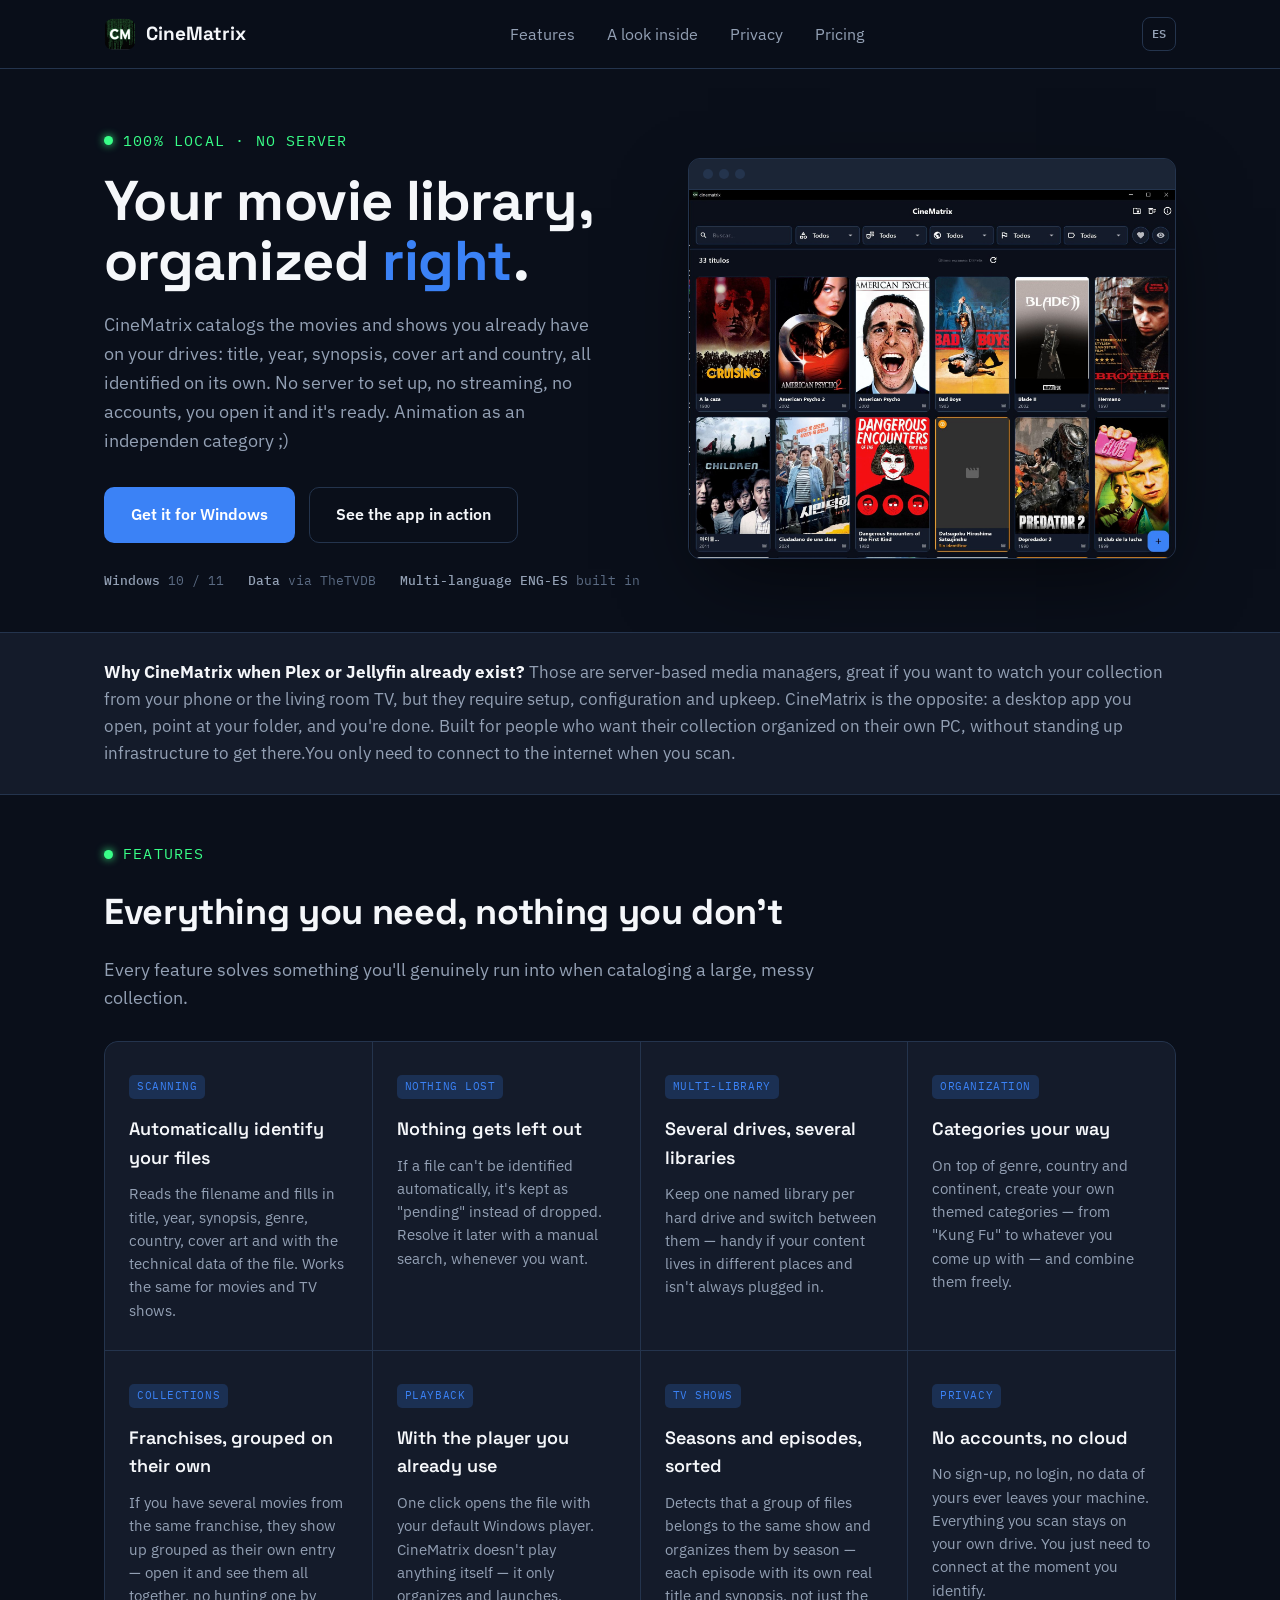
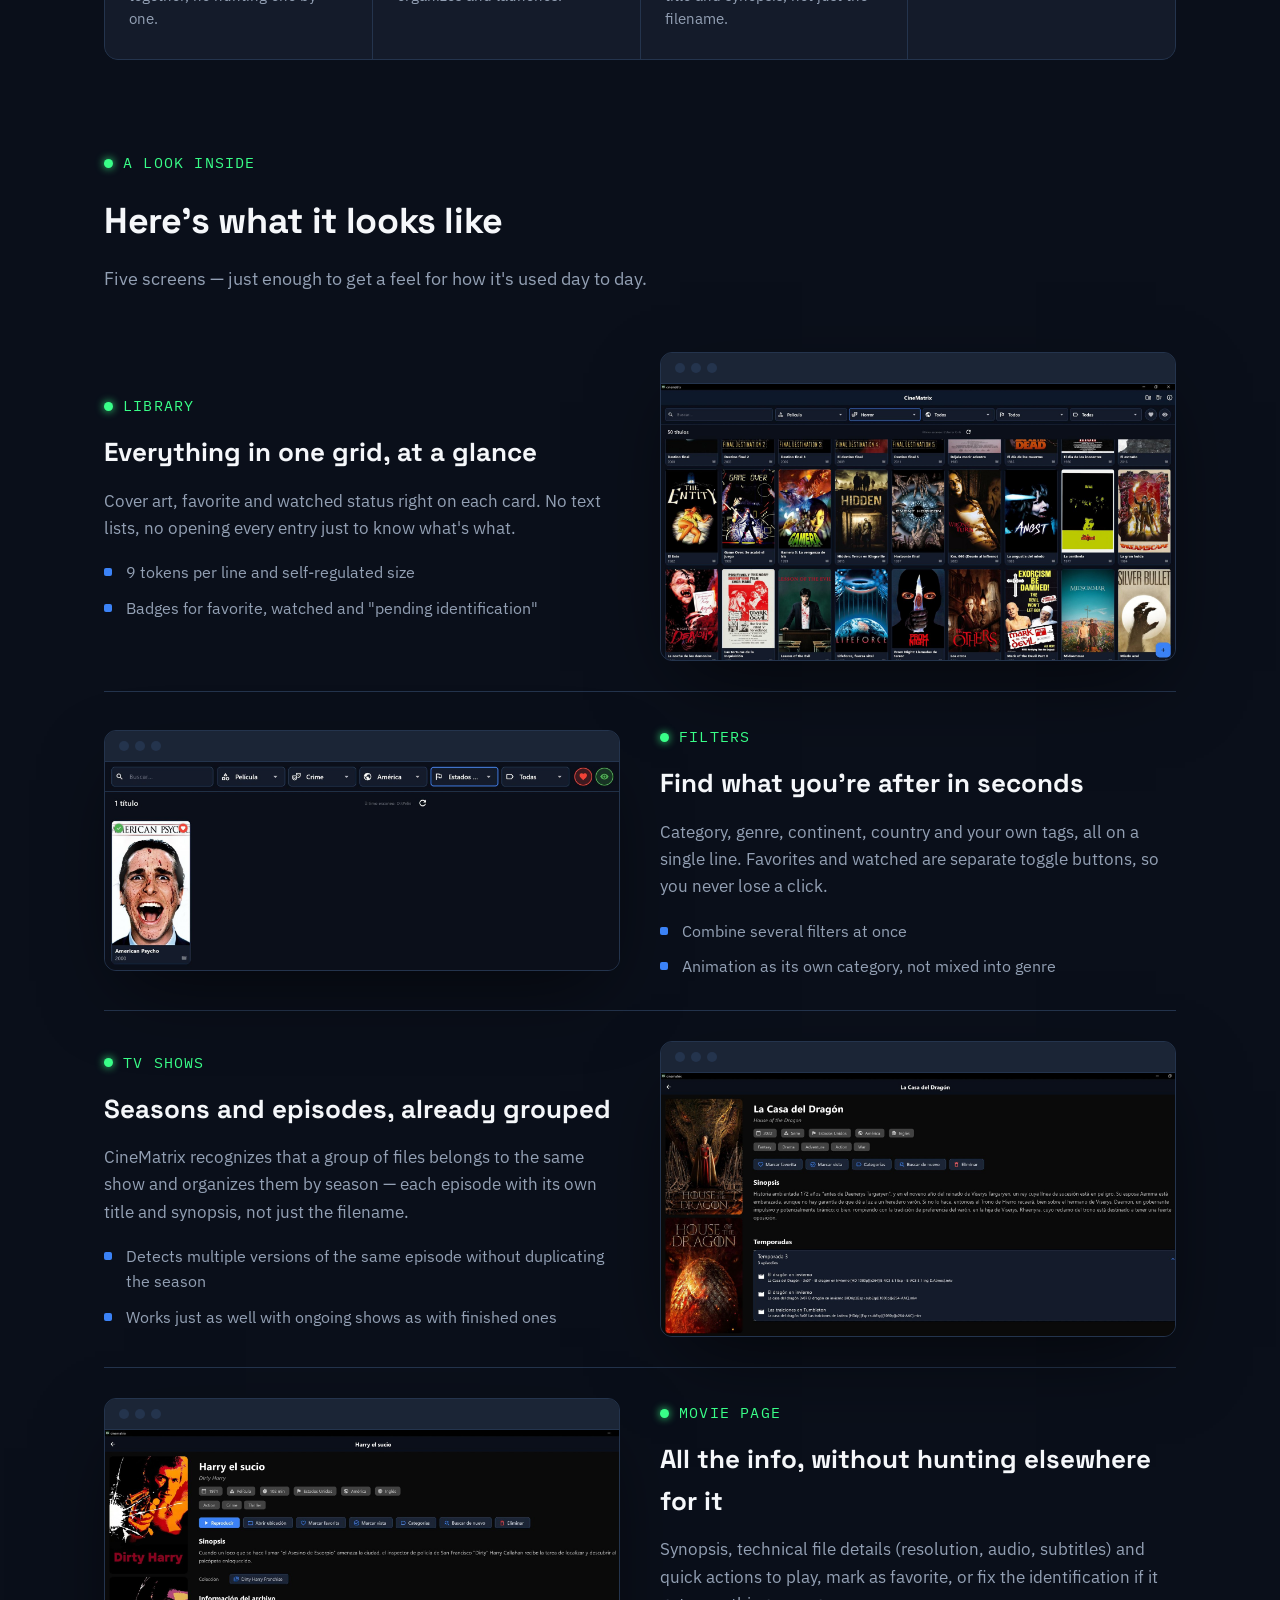
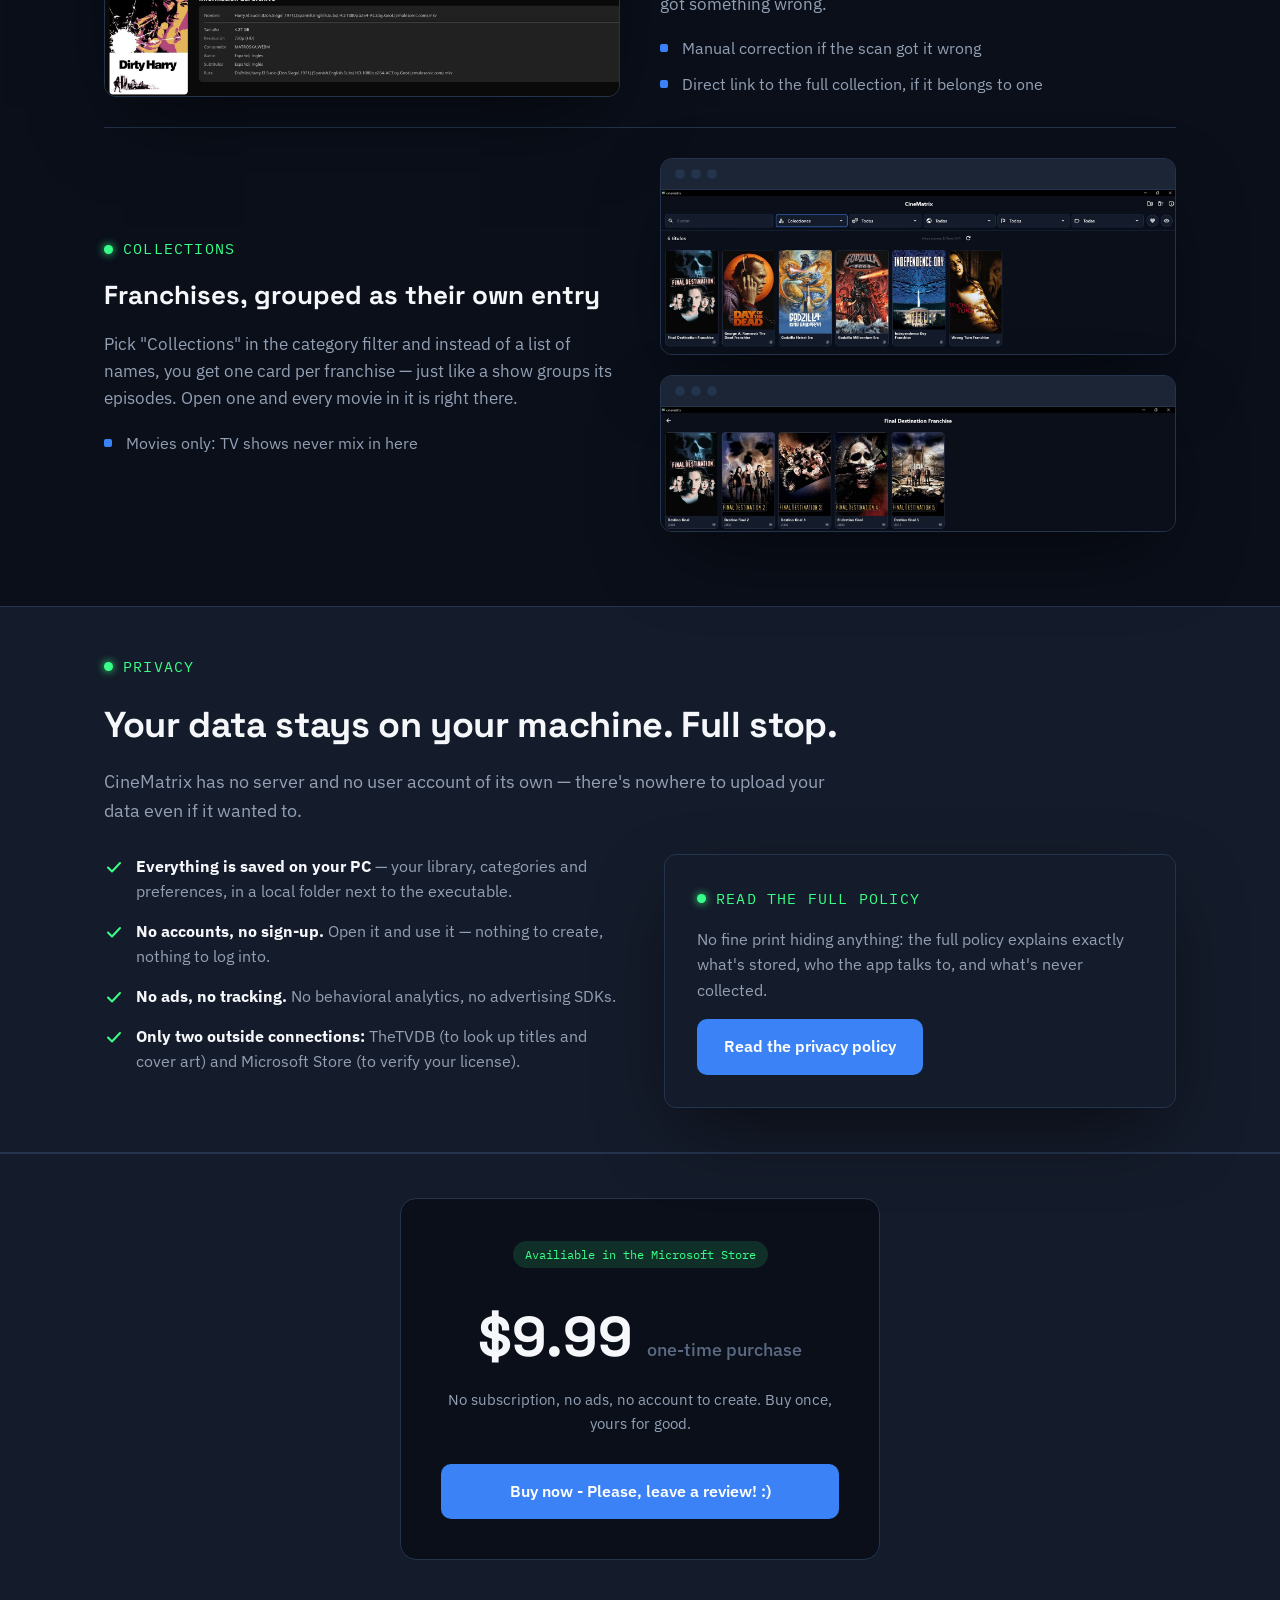
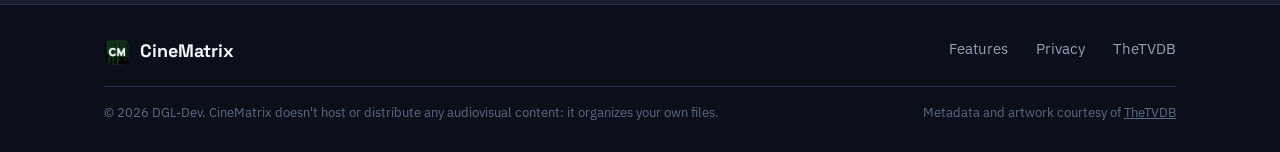
==== commit 58953249: "Update index.html" ====
--- a/en/index.html
+++ b/en/index.html
@@ -286,10 +286,10 @@
   <div class="wrap">
     <div class="pricing-card">
       <span class="pricing-badge">Availiable in the Microsoft Store</span>
-      <div class="price">$11.99 <span>one-time purchase</span></div>
+      <div class="price">$9.99 <span>one-time purchase</span></div>
       <p class="note">No subscription, no ads, no account to create. Buy once, yours for good.</p>
       <a class="btn btn-primary" href="https://apps.microsoft.com/detail/9p7ltwnh19zb?hl=en-US&gl=US">
-        Buy now 
+        Buy now - Please, leave a review! :)
       </a>
     </div>
   </div>
